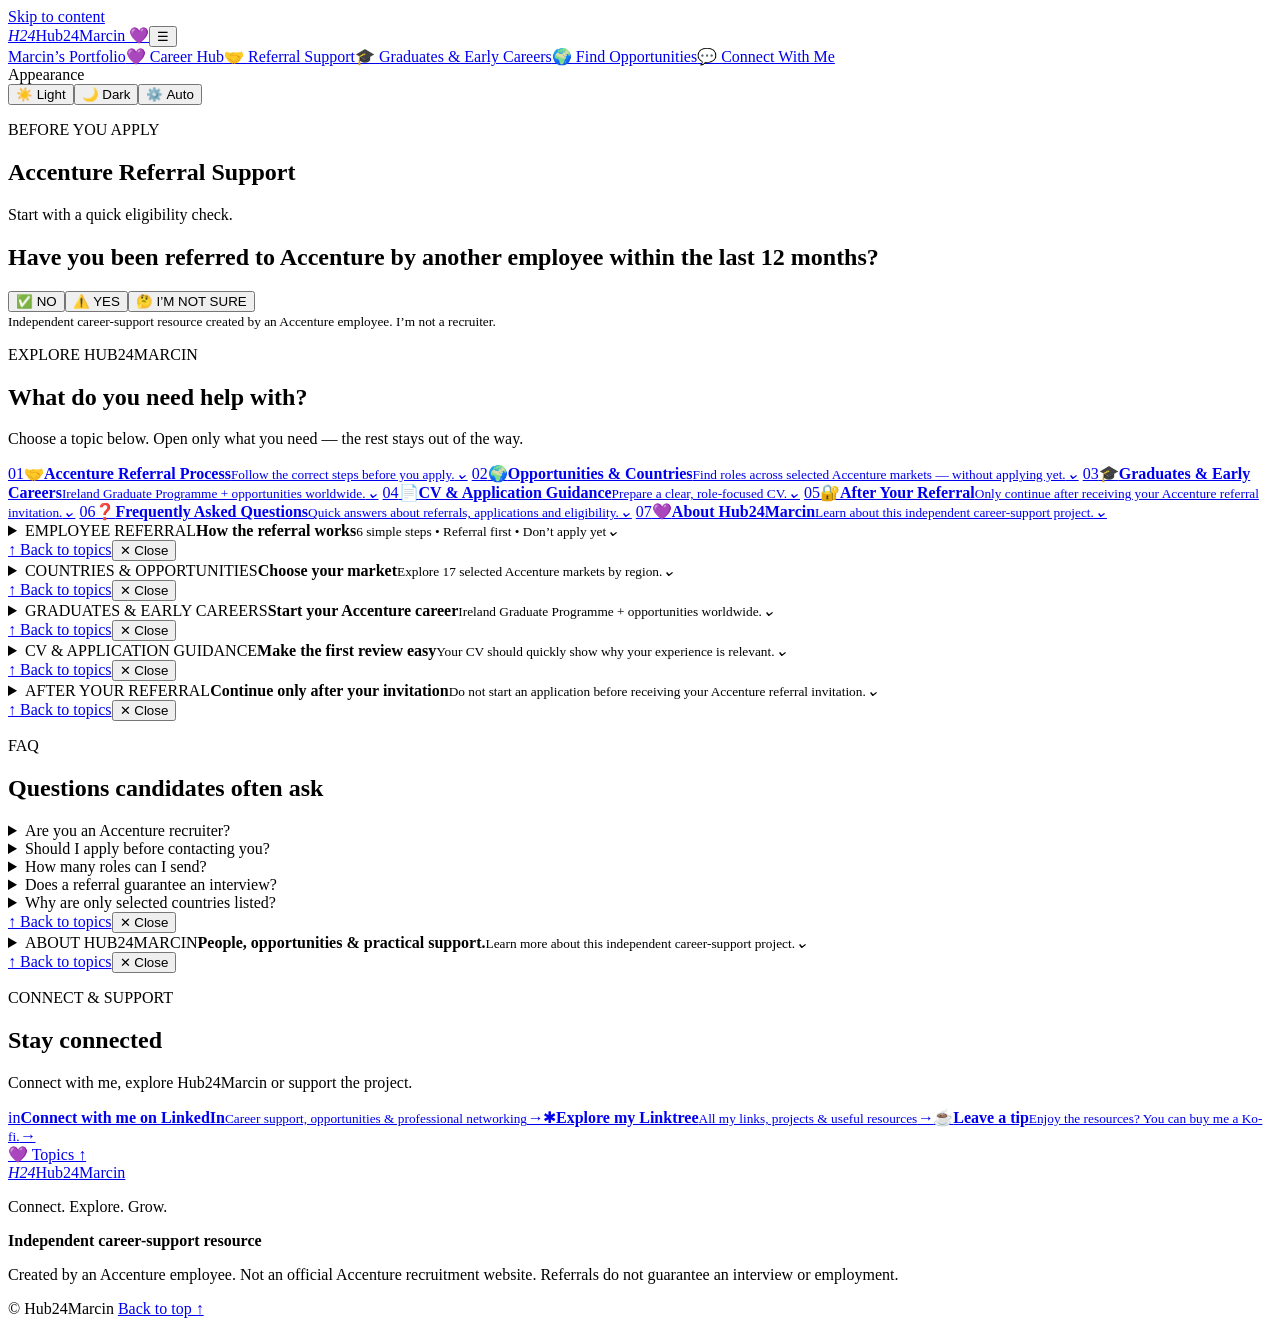
==== index.html @ 374aaac2 "Add responsive six-page Marcin Chojnacki portfolio preview" ====
<!doctype html><html lang="en"><head><meta charset="utf-8"><meta name="viewport" content="width=device-width,initial-scale=1"><meta name="theme-color" content="#6f2dbd"><meta name="description" content="Hub24Marcin — career support, CV guidance and Accenture employee referral guidance across selected international markets."><title>Hub24Marcin | Career Hub</title><link rel="stylesheet" href="assets/css/styles.css"><script defer src="assets/js/app.js"></script></head><body>
<a class="skip" href="#main">Skip to content</a><header><div class="wrap nav"><a class="brand" href="#home"><i>H24</i>Hub24Marcin 💜</a><button id="menu" aria-label="Open menu" aria-expanded="false">☰</button><nav id="nav"><a href="portfolio/">Marcin’s Portfolio</a><a href="#hub-topics">💜 Career Hub</a><a href="#referrals" data-nav-open="referrals">🤝 Referral Support</a><a href="#graduates" data-nav-open="graduates">🎓 Graduates & Early Careers</a><a href="#countries" data-nav-open="countries">🌍 Find Opportunities</a><a href="#links" data-nav-open="links">💬 Connect With Me</a><div class="appearance" aria-label="Appearance"><span>Appearance</span><div class="theme-options" role="group" aria-label="Choose appearance"><button type="button" data-theme-choice="light">☀️ Light</button><button type="button" data-theme-choice="dark">🌙 Dark</button><button type="button" data-theme-choice="auto">⚙️ Auto</button></div></div></nav></div></header>
<main id="main"><section id="home" class="hero eligibility-hero"><div class="wrap eligibility-wrap"><p class="eyebrow">BEFORE YOU APPLY</p><h1>Accenture Referral Support</h1><p class="lead">Start with a quick eligibility check.</p><div class="eligibility-card"><h2>Have you been referred to Accenture by another employee within the last 12 months?</h2><div class="eligibility-choices"><button type="button" class="eligibility-choice no" data-eligibility="no">✅ NO</button><button type="button" class="eligibility-choice yes" data-eligibility="yes">⚠️ YES</button><button type="button" class="eligibility-choice unsure" data-eligibility="unsure">🤔 I’M NOT SURE</button></div><div id="eligibility-result" class="eligibility-result" aria-live="polite"></div></div><small>Independent career-support resource created by an Accenture employee. I’m not a recruiter.</small></div></section>
<section id="hub-topics" class="topic-hub"><div class="wrap"><div class="topic-head"><p class="eyebrow">EXPLORE HUB24MARCIN</p><h2>What do you need help with?</h2><p>Choose a topic below. Open only what you need — the rest stays out of the way.</p></div><div class="topic-list">
<a class="topic-tile" href="#referrals" data-open="referrals"><span class="topic-no">01</span><span class="topic-icon">🤝</span><span><b>Accenture Referral Process</b><small>Follow the correct steps before you apply.</small></span><i>⌄</i></a>
<a class="topic-tile" href="#countries" data-open="countries"><span class="topic-no">02</span><span class="topic-icon">🌍</span><span><b>Opportunities & Countries</b><small>Find roles across selected Accenture markets — without applying yet.</small></span><i>⌄</i></a>
<a class="topic-tile" href="#graduates" data-open="graduates"><span class="topic-no">03</span><span class="topic-icon">🎓</span><span><b>Graduates & Early Careers</b><small>Ireland Graduate Programme + opportunities worldwide.</small></span><i>⌄</i></a>
<a class="topic-tile" href="#cv" data-open="cv"><span class="topic-no">04</span><span class="topic-icon">📄</span><span><b>CV & Application Guidance</b><small>Prepare a clear, role-focused CV.</small></span><i>⌄</i></a>
<a class="topic-tile" href="#workday" data-open="workday"><span class="topic-no">05</span><span class="topic-icon">🔐</span><span><b>After Your Referral</b><small>Only continue after receiving your Accenture referral invitation.</small></span><i>⌄</i></a>
<a class="topic-tile" href="#faq" data-open="faq"><span class="topic-no">06</span><span class="topic-icon">❓</span><span><b>Frequently Asked Questions</b><small>Quick answers about referrals, applications and eligibility.</small></span><i>⌄</i></a>
<a class="topic-tile" href="#about" data-open="about"><span class="topic-no">07</span><span class="topic-icon">💜</span><span><b>About Hub24Marcin</b><small>Learn about this independent career-support project.</small></span><i>⌄</i></a>
</div></div></section>
<section id="referrals" class="section referral-collapsible"><div class="wrap"><details class="section-disclosure"><summary><span><span class="eyebrow">EMPLOYEE REFERRAL</span><strong>How the referral works</strong><small>6 simple steps • Referral first • Don’t apply yet</small></span><i aria-hidden="true">⌄</i></summary><div class="disclosure-body"><div class="notice warn"><b>Important eligibility check</b><p>Applied or referred within the last 12 months? <b>Tell me first.</b></p></div><div class="steps referral-six">
<article><em>01</em><h3>Find a role</h3><p>Find a suitable role and <b>copy the full job link.</b></p><p class="stop-text">⚠️ Don’t apply yet.</p></article>
<article><em>02</em><h3>Send it to me</h3><p>Up to <b>3 job links + CV (PDF).</b></p><a class="mini-cta" href="https://www.linkedin.com/in/marcincho/" target="_blank" rel="noopener">💬 Message me →</a></article>
<article><em>03</em><h3>I review &amp; refer</h3><p>I check everything and submit the referral if suitable.</p></article>
<article><em>04</em><h3>Wait for Accenture</h3><p>Wait for your <b>official referral invitation email.</b></p></article>
<article><em>05</em><h3>Check with me</h3><p>Received it? <b>Message me before continuing.</b></p></article>
<article><em>06</em><h3>Apply</h3><p>Use the referral link and send me your <b>“Application Received” confirmation.</b></p></article>
</div><div class="referral-form-cta"><h3>Ready to request referral support?</h3><a class="btn primary" href="https://tally.so/r/A71eze" target="_blank" rel="noopener">💜 Check eligibility &amp; request referral support ↗</a><small class="block">Referral does not guarantee an interview or employment.</small></div></div></details></div><a class="back-topics" href="#hub-topics">↑ Back to topics</a><button type="button" class="hub-close" aria-label="Close this topic">✕ Close</button></section>
<section id="countries" class="section alt collapsible-section"><div class="wrap"><details class="section-disclosure"><summary><span><span class="eyebrow">COUNTRIES & OPPORTUNITIES</span><strong>Choose your market</strong><small>Explore 17 selected Accenture markets by region.</small></span><i aria-hidden="true">⌄</i></summary><div class="disclosure-body"><p class="intro">Explore selected Accenture markets and find suitable roles.</p><div class="stop-notice"><strong>⚠️ Looking for a referral? Don’t apply yet.</strong><p>Find a suitable role below and <b>copy the full job link</b>. Then send me the <b>job link + your CV (PDF)</b> before applying.</p></div><div id="country-grid" class="country-grid"></div><small class="center block">Country focus may change. Always check location and eligibility requirements on the official job posting.</small></div></details></div><a class="back-topics" href="#hub-topics">↑ Back to topics</a><button type="button" class="hub-close" aria-label="Close this topic">✕ Close</button></section>
<section id="graduates" class="section collapsible-section"><div class="wrap"><details class="section-disclosure"><summary><span><span class="eyebrow">GRADUATES & EARLY CAREERS</span><strong>Start your Accenture career</strong><small>Ireland Graduate Programme + opportunities worldwide.</small></span><i aria-hidden="true">⌄</i></summary><div class="disclosure-body"><div class="graduate-grid"><div class="graduate-card"><span class="graduate-flag">🇮🇪</span><h3>Ireland Graduate Programme</h3><p>For the Ireland Graduate Programme, apply directly through the official Accenture page.</p><div class="graduate-steps"><b>During your application:</b><p>When asked <strong>“Where did you hear about the Accenture Graduate Programme?”</strong>, select <strong>“From a Current Accenture Employee.”</strong></p><p>When asked for the employee’s name, enter:</p><strong class="employee-name">Marcin Chojnacki</strong></div><a class="btn primary" href="https://www.accenture.com/ie-en/careers/life-at-accenture/entry-level" target="_blank" rel="noopener">🇮🇪 Ireland Graduate Programme ↗</a></div><div class="graduate-card"><span class="graduate-flag">🌍</span><h3>Graduate & Early Careers Worldwide</h3><p>Graduate and early-career application processes can differ by country and programme.</p><p><strong>Contact me on LinkedIn first</strong> and tell me which country or programme you’re interested in. I can help you understand the appropriate next step before you apply.</p><div class="graduate-actions"><a class="btn primary" href="https://www.linkedin.com/in/marcincho/" target="_blank" rel="noopener">💬 Contact me on LinkedIn ↗</a><a class="btn" href="https://www.accenture.com/us-en/careers/explore-careers/career-areas" target="_blank" rel="noopener">🌍 Explore Early Careers ↗</a></div></div></div></div></details></div><a class="back-topics" href="#hub-topics">↑ Back to topics</a><button type="button" class="hub-close" aria-label="Close this topic">✕ Close</button></section>
<section id="cv" class="section collapsible-section"><div class="wrap"><details class="section-disclosure"><summary><span><span class="eyebrow">CV & APPLICATION GUIDANCE</span><strong>Make the first review easy</strong><small>Your CV should quickly show why your experience is relevant.</small></span><i aria-hidden="true">⌄</i></summary><div class="disclosure-body cv-compact"><p class="intro">Keep your CV clear, relevant and easy to review.</p><div class="cv-essentials"><h3>📄 CV essentials</h3><div class="cv-essential"><i>✓</i><span>Role-focused summary</span></div><div class="cv-essential"><i>✓</i><span>Relevant achievements</span></div><div class="cv-essential"><i>✓</i><span>Skills, languages &amp; education</span></div><div class="cv-essential"><i>✓</i><span>Clean, ATS-friendly PDF</span></div></div><a class="btn primary cv-support-cta" href="https://www.linkedin.com/in/marcincho/" target="_blank" rel="noopener">💬 Connect for CV support ↗</a></div></div></details></div><a class="back-topics" href="#hub-topics">↑ Back to topics</a><button type="button" class="hub-close" aria-label="Close this topic">✕ Close</button></section>
<section id="workday" class="section dark collapsible-section"><div class="wrap"><details class="section-disclosure dark-disclosure"><summary><span><span class="eyebrow">AFTER YOUR REFERRAL</span><strong>Continue only after your invitation</strong><small>Do not start an application before receiving your Accenture referral invitation.</small></span><i aria-hidden="true">⌄</i></summary><div class="disclosure-body after-referral"><div class="after-referral-gate"><p class="eyebrow">BEFORE CONTINUING</p><h2>⚠️ Have you received your Accenture referral invitation email?</h2><div class="after-referral-actions"><button type="button" class="btn stop-choice" data-referral-invite="no">🛑 NO — Stop here</button><button type="button" class="btn primary" data-referral-invite="yes">✅ YES — Continue</button></div><div id="after-referral-result" class="after-referral-result" aria-live="polite"></div></div></div></details></div><a class="back-topics" href="#hub-topics">↑ Back to topics</a><button type="button" class="hub-close" aria-label="Close this topic">✕ Close</button></section>
<section id="faq" class="section"><div class="wrap narrow"><p class="eyebrow">FAQ</p><h2>Questions candidates often ask</h2><details><summary>Are you an Accenture recruiter?</summary><p>No. I’m an Accenture employee independently helping professionals explore opportunities and understand the employee referral process.</p></details><details><summary>Should I apply before contacting you?</summary><p>If you want to request a referral from me, contact me first and do not apply yet. An existing application or recent referral may affect eligibility.</p></details><details><summary>How many roles can I send?</summary><p>Please send up to three suitable Job IDs together with your updated CV in PDF format.</p></details><details><summary>Does a referral guarantee an interview?</summary><p>No. A referral does not guarantee an interview, progression or employment.</p></details><details><summary>Why are only selected countries listed?</summary><p>Hub24Marcin focuses on selected international markets rather than presenting referral support as worldwide.</p></details></div><a class="back-topics" href="#hub-topics">↑ Back to topics</a><button type="button" class="hub-close" aria-label="Close this topic">✕ Close</button></section>
<section id="about" class="section alt collapsible-section"><div class="wrap"><details class="section-disclosure"><summary><span><span class="eyebrow">ABOUT HUB24MARCIN</span><strong>People, opportunities & practical support.</strong><small>Learn more about this independent career-support project.</small></span><i aria-hidden="true">⌄</i></summary><div class="disclosure-body split"><div><a class="btn primary" href="portfolio/">Meet Marcin — view portfolio</a><p class="intro">A clearer way to navigate career resources and referral guidance.</p></div><div><p>Hub24Marcin is my independent career-support project: a simple place for career guidance, CV support, selected Accenture opportunities, referral guidance and useful resources.</p><p>I created it to make the process clearer for people I connect with professionally — especially before an application is submitted.</p><p><b>Hub24Marcin is not an official Accenture recruitment website and does not represent Accenture’s recruiting team.</b></p></div></div></details></div><a class="back-topics" href="#hub-topics">↑ Back to topics</a><button type="button" class="hub-close" aria-label="Close this topic">✕ Close</button></section>
<section id="links" class="section permanent-links"><div class="wrap"><div class="center"><p class="eyebrow">CONNECT &amp; SUPPORT</p><h2>Stay connected</h2><p class="intro">Connect with me, explore Hub24Marcin or support the project.</p></div><div class="linkcards"><a class="primary-link linkedin-card" href="https://www.linkedin.com/in/marcincho/" target="_blank" rel="noopener"><span class="link-icon">in</span><span><b>Connect with me on LinkedIn</b><small>Career support, opportunities & professional networking</small></span><i class="card-arrow">→</i></a><a class="linktree-card" href="https://linktr.ee/Hub24Marcin" target="_blank" rel="noopener"><span class="link-icon">✱</span><span><b>Explore my Linktree</b><small>All my links, projects & useful resources</small></span><i class="card-arrow">→</i></a><a class="kofi-card" href="https://ko-fi.com/hub24marcin" target="_blank" rel="noopener"><span class="link-icon">☕</span><span><b>Leave a tip</b><small>Enjoy the resources? You can buy me a Ko-fi.</small></span><i class="card-arrow">→</i></a></div></div></section></main><a id="floating-topics" class="floating-topics" href="#hub-topics" aria-label="Back to Hub24Marcin topics">💜 Topics ↑</a><dialog id="country-warning" class="country-warning"><form method="dialog"><button class="modal-close" value="cancel" aria-label="Close">×</button><p class="eyebrow">BEFORE YOU CONTINUE</p><h2>⚠️ FIND THE ROLE — DON’T APPLY YET</h2><p>You’re about to open the official Accenture careers website for <b id="modal-country"></b>.</p><div class="modal-alert"><b>Send me the full role link + your CV (PDF) for referral before you apply.</b></div><div class="modal-actions"><button class="btn" value="cancel">Go back</button><a id="continue-country" class="btn primary" href="#" target="_blank" rel="noopener">I understand — find roles →</a></div></form></dialog>
<footer><div class="wrap foot"><div><a class="brand" href="#home"><i>H24</i>Hub24Marcin</a><p>Connect. Explore. Grow.</p></div><div><b>Independent career-support resource</b><p>Created by an Accenture employee. Not an official Accenture recruitment website. Referrals do not guarantee an interview or employment.</p></div></div><div class="wrap foot-bottom">© <span id="year"></span> Hub24Marcin <a href="#home">Back to top ↑</a></div></footer></body></html>
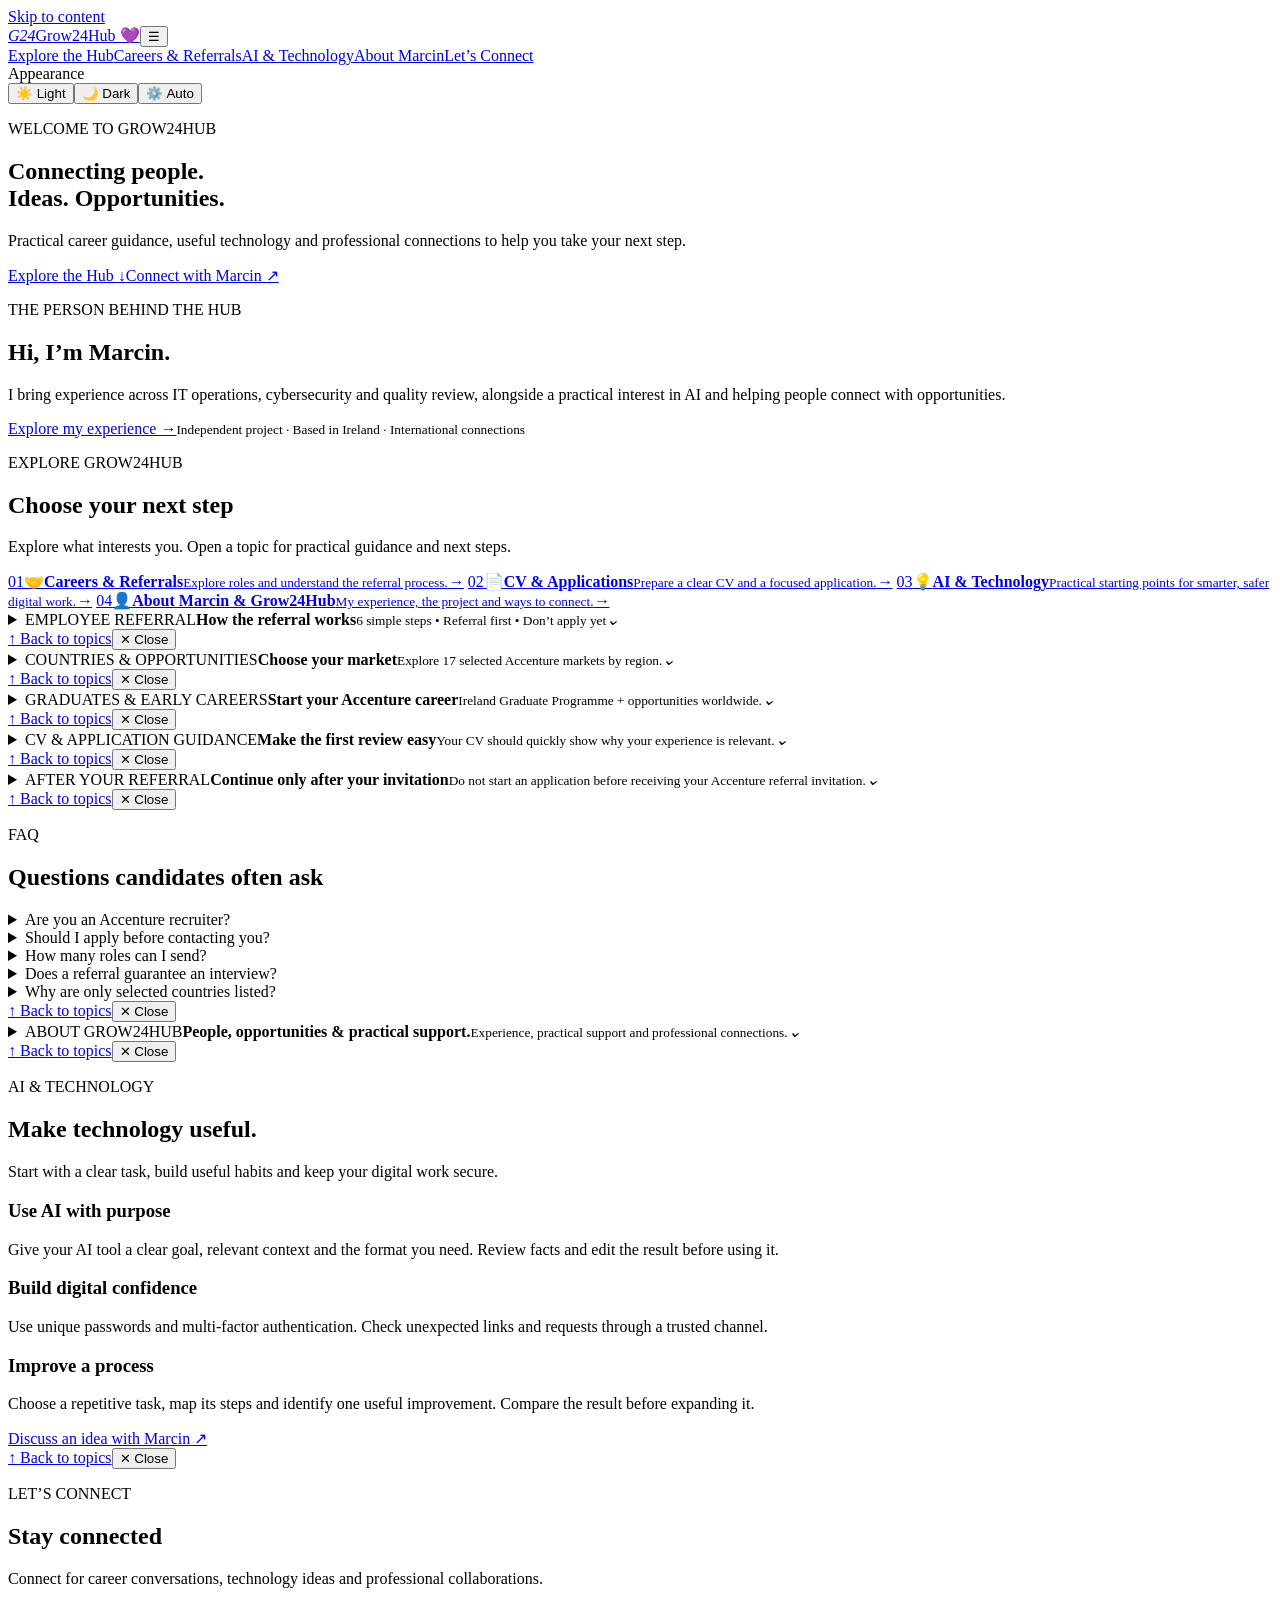
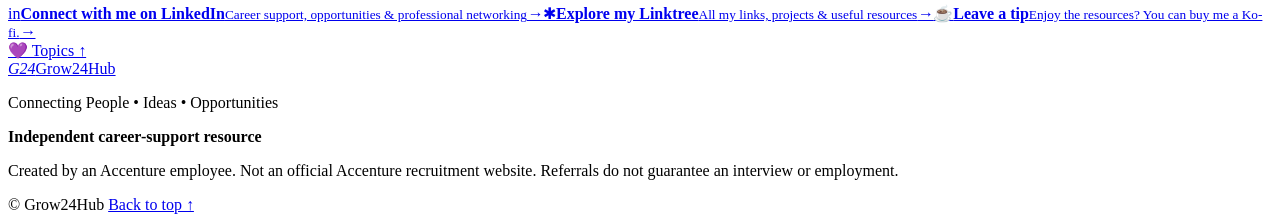
==== commit b81c0cff: "Draft Grow24Hub homepage and group career guidance" ====
--- a/index.html
+++ b/index.html
@@ -1,16 +1,13 @@
-<!doctype html><html lang="en"><head><meta charset="utf-8"><meta name="viewport" content="width=device-width,initial-scale=1"><meta name="theme-color" content="#6f2dbd"><meta name="description" content="Hub24Marcin — career support, CV guidance and Accenture employee referral guidance across selected international markets."><title>Hub24Marcin | Career Hub</title><link rel="stylesheet" href="assets/css/styles.css"><script defer src="assets/js/app.js"></script></head><body>
-<a class="skip" href="#main">Skip to content</a><header><div class="wrap nav"><a class="brand" href="#home"><i>H24</i>Hub24Marcin 💜</a><button id="menu" aria-label="Open menu" aria-expanded="false">☰</button><nav id="nav"><a href="portfolio/">Marcin’s Portfolio</a><a href="#hub-topics">💜 Career Hub</a><a href="#referrals" data-nav-open="referrals">🤝 Referral Support</a><a href="#graduates" data-nav-open="graduates">🎓 Graduates & Early Careers</a><a href="#countries" data-nav-open="countries">🌍 Find Opportunities</a><a href="#links" data-nav-open="links">💬 Connect With Me</a><div class="appearance" aria-label="Appearance"><span>Appearance</span><div class="theme-options" role="group" aria-label="Choose appearance"><button type="button" data-theme-choice="light">☀️ Light</button><button type="button" data-theme-choice="dark">🌙 Dark</button><button type="button" data-theme-choice="auto">⚙️ Auto</button></div></div></nav></div></header>
-<main id="main"><section id="home" class="hero eligibility-hero"><div class="wrap eligibility-wrap"><p class="eyebrow">BEFORE YOU APPLY</p><h1>Accenture Referral Support</h1><p class="lead">Start with a quick eligibility check.</p><div class="eligibility-card"><h2>Have you been referred to Accenture by another employee within the last 12 months?</h2><div class="eligibility-choices"><button type="button" class="eligibility-choice no" data-eligibility="no">✅ NO</button><button type="button" class="eligibility-choice yes" data-eligibility="yes">⚠️ YES</button><button type="button" class="eligibility-choice unsure" data-eligibility="unsure">🤔 I’M NOT SURE</button></div><div id="eligibility-result" class="eligibility-result" aria-live="polite"></div></div><small>Independent career-support resource created by an Accenture employee. I’m not a recruiter.</small></div></section>
-<section id="hub-topics" class="topic-hub"><div class="wrap"><div class="topic-head"><p class="eyebrow">EXPLORE HUB24MARCIN</p><h2>What do you need help with?</h2><p>Choose a topic below. Open only what you need — the rest stays out of the way.</p></div><div class="topic-list">
-<a class="topic-tile" href="#referrals" data-open="referrals"><span class="topic-no">01</span><span class="topic-icon">🤝</span><span><b>Accenture Referral Process</b><small>Follow the correct steps before you apply.</small></span><i>⌄</i></a>
-<a class="topic-tile" href="#countries" data-open="countries"><span class="topic-no">02</span><span class="topic-icon">🌍</span><span><b>Opportunities & Countries</b><small>Find roles across selected Accenture markets — without applying yet.</small></span><i>⌄</i></a>
-<a class="topic-tile" href="#graduates" data-open="graduates"><span class="topic-no">03</span><span class="topic-icon">🎓</span><span><b>Graduates & Early Careers</b><small>Ireland Graduate Programme + opportunities worldwide.</small></span><i>⌄</i></a>
-<a class="topic-tile" href="#cv" data-open="cv"><span class="topic-no">04</span><span class="topic-icon">📄</span><span><b>CV & Application Guidance</b><small>Prepare a clear, role-focused CV.</small></span><i>⌄</i></a>
-<a class="topic-tile" href="#workday" data-open="workday"><span class="topic-no">05</span><span class="topic-icon">🔐</span><span><b>After Your Referral</b><small>Only continue after receiving your Accenture referral invitation.</small></span><i>⌄</i></a>
-<a class="topic-tile" href="#faq" data-open="faq"><span class="topic-no">06</span><span class="topic-icon">❓</span><span><b>Frequently Asked Questions</b><small>Quick answers about referrals, applications and eligibility.</small></span><i>⌄</i></a>
-<a class="topic-tile" href="#about" data-open="about"><span class="topic-no">07</span><span class="topic-icon">💜</span><span><b>About Hub24Marcin</b><small>Learn about this independent career-support project.</small></span><i>⌄</i></a>
+<!doctype html><html lang="en"><head><meta charset="utf-8"><meta name="viewport" content="width=device-width,initial-scale=1"><meta name="theme-color" content="#6f2dbd"><meta name="description" content="Grow24Hub connects people, ideas and opportunities through career guidance, practical AI, technology and professional networking."><title>Grow24Hub | People, Ideas &amp; Opportunities</title><link rel="stylesheet" href="assets/css/styles.css"><script defer src="assets/js/app.js"></script></head><body>
+<a class="skip" href="#main">Skip to content</a><header><div class="wrap nav"><a class="brand" href="#home"><i>G24</i>Grow24Hub 💜</a><button id="menu" aria-label="Open menu" aria-expanded="false">☰</button><nav id="nav"><a href="#hub-topics">Explore the Hub</a><a href="#referrals" data-nav-open="referrals">Careers &amp; Referrals</a><a href="#technology" data-nav-open="technology">AI &amp; Technology</a><a href="#about" data-nav-open="about">About Marcin</a><a href="#links">Let’s Connect</a><div class="appearance" aria-label="Appearance"><span>Appearance</span><div class="theme-options" role="group" aria-label="Choose appearance"><button type="button" data-theme-choice="light">☀️ Light</button><button type="button" data-theme-choice="dark">🌙 Dark</button><button type="button" data-theme-choice="auto">⚙️ Auto</button></div></div></nav></div></header>
+<main id="main"><section id="home" class="hero grow-hero"><div class="wrap grow-hero-grid"><div><p class="eyebrow">WELCOME TO GROW24HUB</p><h1>Connecting people.<br><span>Ideas. Opportunities.</span></h1><p class="lead">Practical career guidance, useful technology and professional connections to help you take your next step.</p><div class="actions"><a class="btn primary" href="#hub-topics">Explore the Hub ↓</a><a class="btn" href="https://www.linkedin.com/in/marcincho/" target="_blank" rel="noopener">Connect with Marcin ↗</a></div></div><aside class="grow-intro"><p class="eyebrow">THE PERSON BEHIND THE HUB</p><h2>Hi, I’m Marcin.</h2><p>I bring experience across IT operations, cybersecurity and quality review, alongside a practical interest in AI and helping people connect with opportunities.</p><a href="portfolio/">Explore my experience →</a><small>Independent project · Based in Ireland · International connections</small></aside></div></section>
+<section id="hub-topics" class="topic-hub"><div class="wrap"><div class="topic-head"><p class="eyebrow">EXPLORE GROW24HUB</p><h2>Choose your next step</h2><p>Explore what interests you. Open a topic for practical guidance and next steps.</p></div><div class="topic-list">
+<a class="topic-tile" href="#referrals" data-open="referrals"><span class="topic-no">01</span><span class="topic-icon">🤝</span><span><b>Careers &amp; Referrals</b><small>Explore roles and understand the referral process.</small></span><i>→</i></a>
+<a class="topic-tile" href="#cv" data-open="cv"><span class="topic-no">02</span><span class="topic-icon">📄</span><span><b>CV &amp; Applications</b><small>Prepare a clear CV and a focused application.</small></span><i>→</i></a>
+<a class="topic-tile" href="#technology" data-open="technology"><span class="topic-no">03</span><span class="topic-icon">💡</span><span><b>AI &amp; Technology</b><small>Practical starting points for smarter, safer digital work.</small></span><i>→</i></a>
+<a class="topic-tile" href="#about" data-open="about"><span class="topic-no">04</span><span class="topic-icon">👤</span><span><b>About Marcin &amp; Grow24Hub</b><small>My experience, the project and ways to connect.</small></span><i>→</i></a>
 </div></div></section>
-<section id="referrals" class="section referral-collapsible"><div class="wrap"><details class="section-disclosure"><summary><span><span class="eyebrow">EMPLOYEE REFERRAL</span><strong>How the referral works</strong><small>6 simple steps • Referral first • Don’t apply yet</small></span><i aria-hidden="true">⌄</i></summary><div class="disclosure-body"><div class="notice warn"><b>Important eligibility check</b><p>Applied or referred within the last 12 months? <b>Tell me first.</b></p></div><div class="steps referral-six">
+<section id="referrals" class="section referral-collapsible"><div class="wrap"><details class="section-disclosure"><summary><span><span class="eyebrow">EMPLOYEE REFERRAL</span><strong>How the referral works</strong><small>6 simple steps • Referral first • Don’t apply yet</small></span><i aria-hidden="true">⌄</i></summary><div class="disclosure-body"><div class="panel-heading"><p class="eyebrow">CAREERS &amp; REFERRALS</p><h2>Find your next opportunity</h2><p class="intro">For Accenture employee referral support, check with me before applying. I’m an employee, not a recruiter.</p></div><div class="career-shortcuts"><a class="btn" href="#countries" data-result-open="countries">🌍 Find roles</a><a class="btn" href="#graduates" data-result-open="graduates">🎓 Early careers</a><a class="btn" href="#workday" data-result-open="workday">🔐 After your referral</a><a class="btn" href="#faq" data-result-open="faq">❓ Referral FAQ</a></div><div class="eligibility-card"><h2>Have you been referred to Accenture by another employee within the last 12 months?</h2><div class="eligibility-choices"><button type="button" class="eligibility-choice no" data-eligibility="no">✅ NO</button><button type="button" class="eligibility-choice yes" data-eligibility="yes">⚠️ YES</button><button type="button" class="eligibility-choice unsure" data-eligibility="unsure">🤔 I’M NOT SURE</button></div><div id="eligibility-result" class="eligibility-result" aria-live="polite"></div></div><div class="notice warn"><b>Important eligibility check</b><p>Applied or referred within the last 12 months? <b>Tell me first.</b></p></div><div class="steps referral-six">
 <article><em>01</em><h3>Find a role</h3><p>Find a suitable role and <b>copy the full job link.</b></p><p class="stop-text">⚠️ Don’t apply yet.</p></article>
 <article><em>02</em><h3>Send it to me</h3><p>Up to <b>3 job links + CV (PDF).</b></p><a class="mini-cta" href="https://www.linkedin.com/in/marcincho/" target="_blank" rel="noopener">💬 Message me →</a></article>
 <article><em>03</em><h3>I review &amp; refer</h3><p>I check everything and submit the referral if suitable.</p></article>
@@ -20,9 +17,9 @@
 </div><div class="referral-form-cta"><h3>Ready to request referral support?</h3><a class="btn primary" href="https://tally.so/r/A71eze" target="_blank" rel="noopener">💜 Check eligibility &amp; request referral support ↗</a><small class="block">Referral does not guarantee an interview or employment.</small></div></div></details></div><a class="back-topics" href="#hub-topics">↑ Back to topics</a><button type="button" class="hub-close" aria-label="Close this topic">✕ Close</button></section>
 <section id="countries" class="section alt collapsible-section"><div class="wrap"><details class="section-disclosure"><summary><span><span class="eyebrow">COUNTRIES & OPPORTUNITIES</span><strong>Choose your market</strong><small>Explore 17 selected Accenture markets by region.</small></span><i aria-hidden="true">⌄</i></summary><div class="disclosure-body"><p class="intro">Explore selected Accenture markets and find suitable roles.</p><div class="stop-notice"><strong>⚠️ Looking for a referral? Don’t apply yet.</strong><p>Find a suitable role below and <b>copy the full job link</b>. Then send me the <b>job link + your CV (PDF)</b> before applying.</p></div><div id="country-grid" class="country-grid"></div><small class="center block">Country focus may change. Always check location and eligibility requirements on the official job posting.</small></div></details></div><a class="back-topics" href="#hub-topics">↑ Back to topics</a><button type="button" class="hub-close" aria-label="Close this topic">✕ Close</button></section>
 <section id="graduates" class="section collapsible-section"><div class="wrap"><details class="section-disclosure"><summary><span><span class="eyebrow">GRADUATES & EARLY CAREERS</span><strong>Start your Accenture career</strong><small>Ireland Graduate Programme + opportunities worldwide.</small></span><i aria-hidden="true">⌄</i></summary><div class="disclosure-body"><div class="graduate-grid"><div class="graduate-card"><span class="graduate-flag">🇮🇪</span><h3>Ireland Graduate Programme</h3><p>For the Ireland Graduate Programme, apply directly through the official Accenture page.</p><div class="graduate-steps"><b>During your application:</b><p>When asked <strong>“Where did you hear about the Accenture Graduate Programme?”</strong>, select <strong>“From a Current Accenture Employee.”</strong></p><p>When asked for the employee’s name, enter:</p><strong class="employee-name">Marcin Chojnacki</strong></div><a class="btn primary" href="https://www.accenture.com/ie-en/careers/life-at-accenture/entry-level" target="_blank" rel="noopener">🇮🇪 Ireland Graduate Programme ↗</a></div><div class="graduate-card"><span class="graduate-flag">🌍</span><h3>Graduate & Early Careers Worldwide</h3><p>Graduate and early-career application processes can differ by country and programme.</p><p><strong>Contact me on LinkedIn first</strong> and tell me which country or programme you’re interested in. I can help you understand the appropriate next step before you apply.</p><div class="graduate-actions"><a class="btn primary" href="https://www.linkedin.com/in/marcincho/" target="_blank" rel="noopener">💬 Contact me on LinkedIn ↗</a><a class="btn" href="https://www.accenture.com/us-en/careers/explore-careers/career-areas" target="_blank" rel="noopener">🌍 Explore Early Careers ↗</a></div></div></div></div></details></div><a class="back-topics" href="#hub-topics">↑ Back to topics</a><button type="button" class="hub-close" aria-label="Close this topic">✕ Close</button></section>
-<section id="cv" class="section collapsible-section"><div class="wrap"><details class="section-disclosure"><summary><span><span class="eyebrow">CV & APPLICATION GUIDANCE</span><strong>Make the first review easy</strong><small>Your CV should quickly show why your experience is relevant.</small></span><i aria-hidden="true">⌄</i></summary><div class="disclosure-body cv-compact"><p class="intro">Keep your CV clear, relevant and easy to review.</p><div class="cv-essentials"><h3>📄 CV essentials</h3><div class="cv-essential"><i>✓</i><span>Role-focused summary</span></div><div class="cv-essential"><i>✓</i><span>Relevant achievements</span></div><div class="cv-essential"><i>✓</i><span>Skills, languages &amp; education</span></div><div class="cv-essential"><i>✓</i><span>Clean, ATS-friendly PDF</span></div></div><a class="btn primary cv-support-cta" href="https://www.linkedin.com/in/marcincho/" target="_blank" rel="noopener">💬 Connect for CV support ↗</a></div></div></details></div><a class="back-topics" href="#hub-topics">↑ Back to topics</a><button type="button" class="hub-close" aria-label="Close this topic">✕ Close</button></section>
+<section id="cv" class="section collapsible-section"><div class="wrap"><details class="section-disclosure"><summary><span><span class="eyebrow">CV & APPLICATION GUIDANCE</span><strong>Make the first review easy</strong><small>Your CV should quickly show why your experience is relevant.</small></span><i aria-hidden="true">⌄</i></summary><div class="disclosure-body cv-compact"><p class="intro">Keep your CV clear, relevant and easy to review.</p><div class="cv-essentials"><h3>📄 CV essentials</h3><div class="cv-essential"><i>✓</i><span>Role-focused summary</span></div><div class="cv-essential"><i>✓</i><span>Relevant achievements</span></div><div class="cv-essential"><i>✓</i><span>Skills, languages &amp; education</span></div><div class="cv-essential"><i>✓</i><span>Clean, ATS-friendly PDF</span></div></div><a class="btn primary cv-support-cta" href="https://www.linkedin.com/in/marcincho/" target="_blank" rel="noopener">💬 Connect for CV support ↗</a></div></details></div><a class="back-topics" href="#hub-topics">↑ Back to topics</a><button type="button" class="hub-close" aria-label="Close this topic">✕ Close</button></section>
 <section id="workday" class="section dark collapsible-section"><div class="wrap"><details class="section-disclosure dark-disclosure"><summary><span><span class="eyebrow">AFTER YOUR REFERRAL</span><strong>Continue only after your invitation</strong><small>Do not start an application before receiving your Accenture referral invitation.</small></span><i aria-hidden="true">⌄</i></summary><div class="disclosure-body after-referral"><div class="after-referral-gate"><p class="eyebrow">BEFORE CONTINUING</p><h2>⚠️ Have you received your Accenture referral invitation email?</h2><div class="after-referral-actions"><button type="button" class="btn stop-choice" data-referral-invite="no">🛑 NO — Stop here</button><button type="button" class="btn primary" data-referral-invite="yes">✅ YES — Continue</button></div><div id="after-referral-result" class="after-referral-result" aria-live="polite"></div></div></div></details></div><a class="back-topics" href="#hub-topics">↑ Back to topics</a><button type="button" class="hub-close" aria-label="Close this topic">✕ Close</button></section>
-<section id="faq" class="section"><div class="wrap narrow"><p class="eyebrow">FAQ</p><h2>Questions candidates often ask</h2><details><summary>Are you an Accenture recruiter?</summary><p>No. I’m an Accenture employee independently helping professionals explore opportunities and understand the employee referral process.</p></details><details><summary>Should I apply before contacting you?</summary><p>If you want to request a referral from me, contact me first and do not apply yet. An existing application or recent referral may affect eligibility.</p></details><details><summary>How many roles can I send?</summary><p>Please send up to three suitable Job IDs together with your updated CV in PDF format.</p></details><details><summary>Does a referral guarantee an interview?</summary><p>No. A referral does not guarantee an interview, progression or employment.</p></details><details><summary>Why are only selected countries listed?</summary><p>Hub24Marcin focuses on selected international markets rather than presenting referral support as worldwide.</p></details></div><a class="back-topics" href="#hub-topics">↑ Back to topics</a><button type="button" class="hub-close" aria-label="Close this topic">✕ Close</button></section>
-<section id="about" class="section alt collapsible-section"><div class="wrap"><details class="section-disclosure"><summary><span><span class="eyebrow">ABOUT HUB24MARCIN</span><strong>People, opportunities & practical support.</strong><small>Learn more about this independent career-support project.</small></span><i aria-hidden="true">⌄</i></summary><div class="disclosure-body split"><div><a class="btn primary" href="portfolio/">Meet Marcin — view portfolio</a><p class="intro">A clearer way to navigate career resources and referral guidance.</p></div><div><p>Hub24Marcin is my independent career-support project: a simple place for career guidance, CV support, selected Accenture opportunities, referral guidance and useful resources.</p><p>I created it to make the process clearer for people I connect with professionally — especially before an application is submitted.</p><p><b>Hub24Marcin is not an official Accenture recruitment website and does not represent Accenture’s recruiting team.</b></p></div></div></details></div><a class="back-topics" href="#hub-topics">↑ Back to topics</a><button type="button" class="hub-close" aria-label="Close this topic">✕ Close</button></section>
-<section id="links" class="section permanent-links"><div class="wrap"><div class="center"><p class="eyebrow">CONNECT &amp; SUPPORT</p><h2>Stay connected</h2><p class="intro">Connect with me, explore Hub24Marcin or support the project.</p></div><div class="linkcards"><a class="primary-link linkedin-card" href="https://www.linkedin.com/in/marcincho/" target="_blank" rel="noopener"><span class="link-icon">in</span><span><b>Connect with me on LinkedIn</b><small>Career support, opportunities & professional networking</small></span><i class="card-arrow">→</i></a><a class="linktree-card" href="https://linktr.ee/Hub24Marcin" target="_blank" rel="noopener"><span class="link-icon">✱</span><span><b>Explore my Linktree</b><small>All my links, projects & useful resources</small></span><i class="card-arrow">→</i></a><a class="kofi-card" href="https://ko-fi.com/hub24marcin" target="_blank" rel="noopener"><span class="link-icon">☕</span><span><b>Leave a tip</b><small>Enjoy the resources? You can buy me a Ko-fi.</small></span><i class="card-arrow">→</i></a></div></div></section></main><a id="floating-topics" class="floating-topics" href="#hub-topics" aria-label="Back to Hub24Marcin topics">💜 Topics ↑</a><dialog id="country-warning" class="country-warning"><form method="dialog"><button class="modal-close" value="cancel" aria-label="Close">×</button><p class="eyebrow">BEFORE YOU CONTINUE</p><h2>⚠️ FIND THE ROLE — DON’T APPLY YET</h2><p>You’re about to open the official Accenture careers website for <b id="modal-country"></b>.</p><div class="modal-alert"><b>Send me the full role link + your CV (PDF) for referral before you apply.</b></div><div class="modal-actions"><button class="btn" value="cancel">Go back</button><a id="continue-country" class="btn primary" href="#" target="_blank" rel="noopener">I understand — find roles →</a></div></form></dialog>
-<footer><div class="wrap foot"><div><a class="brand" href="#home"><i>H24</i>Hub24Marcin</a><p>Connect. Explore. Grow.</p></div><div><b>Independent career-support resource</b><p>Created by an Accenture employee. Not an official Accenture recruitment website. Referrals do not guarantee an interview or employment.</p></div></div><div class="wrap foot-bottom">© <span id="year"></span> Hub24Marcin <a href="#home">Back to top ↑</a></div></footer></body></html>+<section id="faq" class="section"><div class="wrap narrow"><p class="eyebrow">FAQ</p><h2>Questions candidates often ask</h2><details><summary>Are you an Accenture recruiter?</summary><p>No. I’m an Accenture employee independently helping professionals explore opportunities and understand the employee referral process.</p></details><details><summary>Should I apply before contacting you?</summary><p>If you want to request a referral from me, contact me first and do not apply yet. An existing application or recent referral may affect eligibility.</p></details><details><summary>How many roles can I send?</summary><p>Please send up to three full job links together with your updated CV in PDF format.</p></details><details><summary>Does a referral guarantee an interview?</summary><p>No. A referral does not guarantee an interview, progression or employment.</p></details><details><summary>Why are only selected countries listed?</summary><p>Grow24Hub focuses on selected international markets rather than presenting referral support as worldwide.</p></details></div><a class="back-topics" href="#hub-topics">↑ Back to topics</a><button type="button" class="hub-close" aria-label="Close this topic">✕ Close</button></section>
+<section id="about" class="section alt collapsible-section"><div class="wrap"><details class="section-disclosure"><summary><span><span class="eyebrow">ABOUT GROW24HUB</span><strong>People, opportunities & practical support.</strong><small>Experience, practical support and professional connections.</small></span><i aria-hidden="true">⌄</i></summary><div class="disclosure-body split"><div><a class="btn primary" href="portfolio/">Meet Marcin — view portfolio</a><p class="intro">Meet the person behind Grow24Hub.</p></div><div><p>Grow24Hub is my independent project connecting people, ideas and opportunities through career guidance, practical technology and professional networking.</p><p>My background spans IT operations, cybersecurity and quality review. I created this hub to share useful guidance, support career conversations and explore practical ideas with others.</p><p><b>Grow24Hub is not an official Accenture recruitment website and does not represent Accenture’s recruiting team.</b></p></div></div></details></div><a class="back-topics" href="#hub-topics">↑ Back to topics</a><button type="button" class="hub-close" aria-label="Close this topic">✕ Close</button></section>
+<section id="technology" class="section alt"><div class="wrap"><p class="eyebrow">AI &amp; TECHNOLOGY</p><h2>Make technology useful.</h2><p class="intro">Start with a clear task, build useful habits and keep your digital work secure.</p><div class="workgrid"><article><h3>Use AI with purpose</h3><p>Give your AI tool a clear goal, relevant context and the format you need. Review facts and edit the result before using it.</p></article><article><h3>Build digital confidence</h3><p>Use unique passwords and multi-factor authentication. Check unexpected links and requests through a trusted channel.</p></article><article><h3>Improve a process</h3><p>Choose a repetitive task, map its steps and identify one useful improvement. Compare the result before expanding it.</p></article></div><a class="btn primary" href="https://www.linkedin.com/in/marcincho/" target="_blank" rel="noopener">Discuss an idea with Marcin ↗</a></div><a class="back-topics" href="#hub-topics">↑ Back to topics</a><button type="button" class="hub-close" aria-label="Close this topic">✕ Close</button></section><section id="links" class="section permanent-links"><div class="wrap"><div class="center"><p class="eyebrow">LET’S CONNECT</p><h2>Stay connected</h2><p class="intro">Connect for career conversations, technology ideas and professional collaborations.</p></div><div class="linkcards"><a class="primary-link linkedin-card" href="https://www.linkedin.com/in/marcincho/" target="_blank" rel="noopener"><span class="link-icon">in</span><span><b>Connect with me on LinkedIn</b><small>Career support, opportunities & professional networking</small></span><i class="card-arrow">→</i></a><a class="linktree-card" href="https://linktr.ee/Grow24Hub" target="_blank" rel="noopener"><span class="link-icon">✱</span><span><b>Explore my Linktree</b><small>All my links, projects & useful resources</small></span><i class="card-arrow">→</i></a><a class="kofi-card" href="https://ko-fi.com/hub24marcin" target="_blank" rel="noopener"><span class="link-icon">☕</span><span><b>Leave a tip</b><small>Enjoy the resources? You can buy me a Ko-fi.</small></span><i class="card-arrow">→</i></a></div></div></section></main><a id="floating-topics" class="floating-topics" href="#hub-topics" aria-label="Back to Grow24Hub topics">💜 Topics ↑</a><dialog id="country-warning" class="country-warning"><form method="dialog"><button class="modal-close" value="cancel" aria-label="Close">×</button><p class="eyebrow">BEFORE YOU CONTINUE</p><h2>⚠️ FIND THE ROLE — DON’T APPLY YET</h2><p>You’re about to open the official Accenture careers website for <b id="modal-country"></b>.</p><div class="modal-alert"><b>Send me the full role link + your CV (PDF) for referral before you apply.</b></div><div class="modal-actions"><button class="btn" value="cancel">Go back</button><a id="continue-country" class="btn primary" href="#" target="_blank" rel="noopener">I understand — find roles →</a></div></form></dialog>
+<footer><div class="wrap foot"><div><a class="brand" href="#home"><i>G24</i>Grow24Hub</a><p>Connecting People • Ideas • Opportunities</p></div><div><b>Independent career-support resource</b><p>Created by an Accenture employee. Not an official Accenture recruitment website. Referrals do not guarantee an interview or employment.</p></div></div><div class="wrap foot-bottom">© <span id="year"></span> Grow24Hub <a href="#home">Back to top ↑</a></div></footer></body></html>
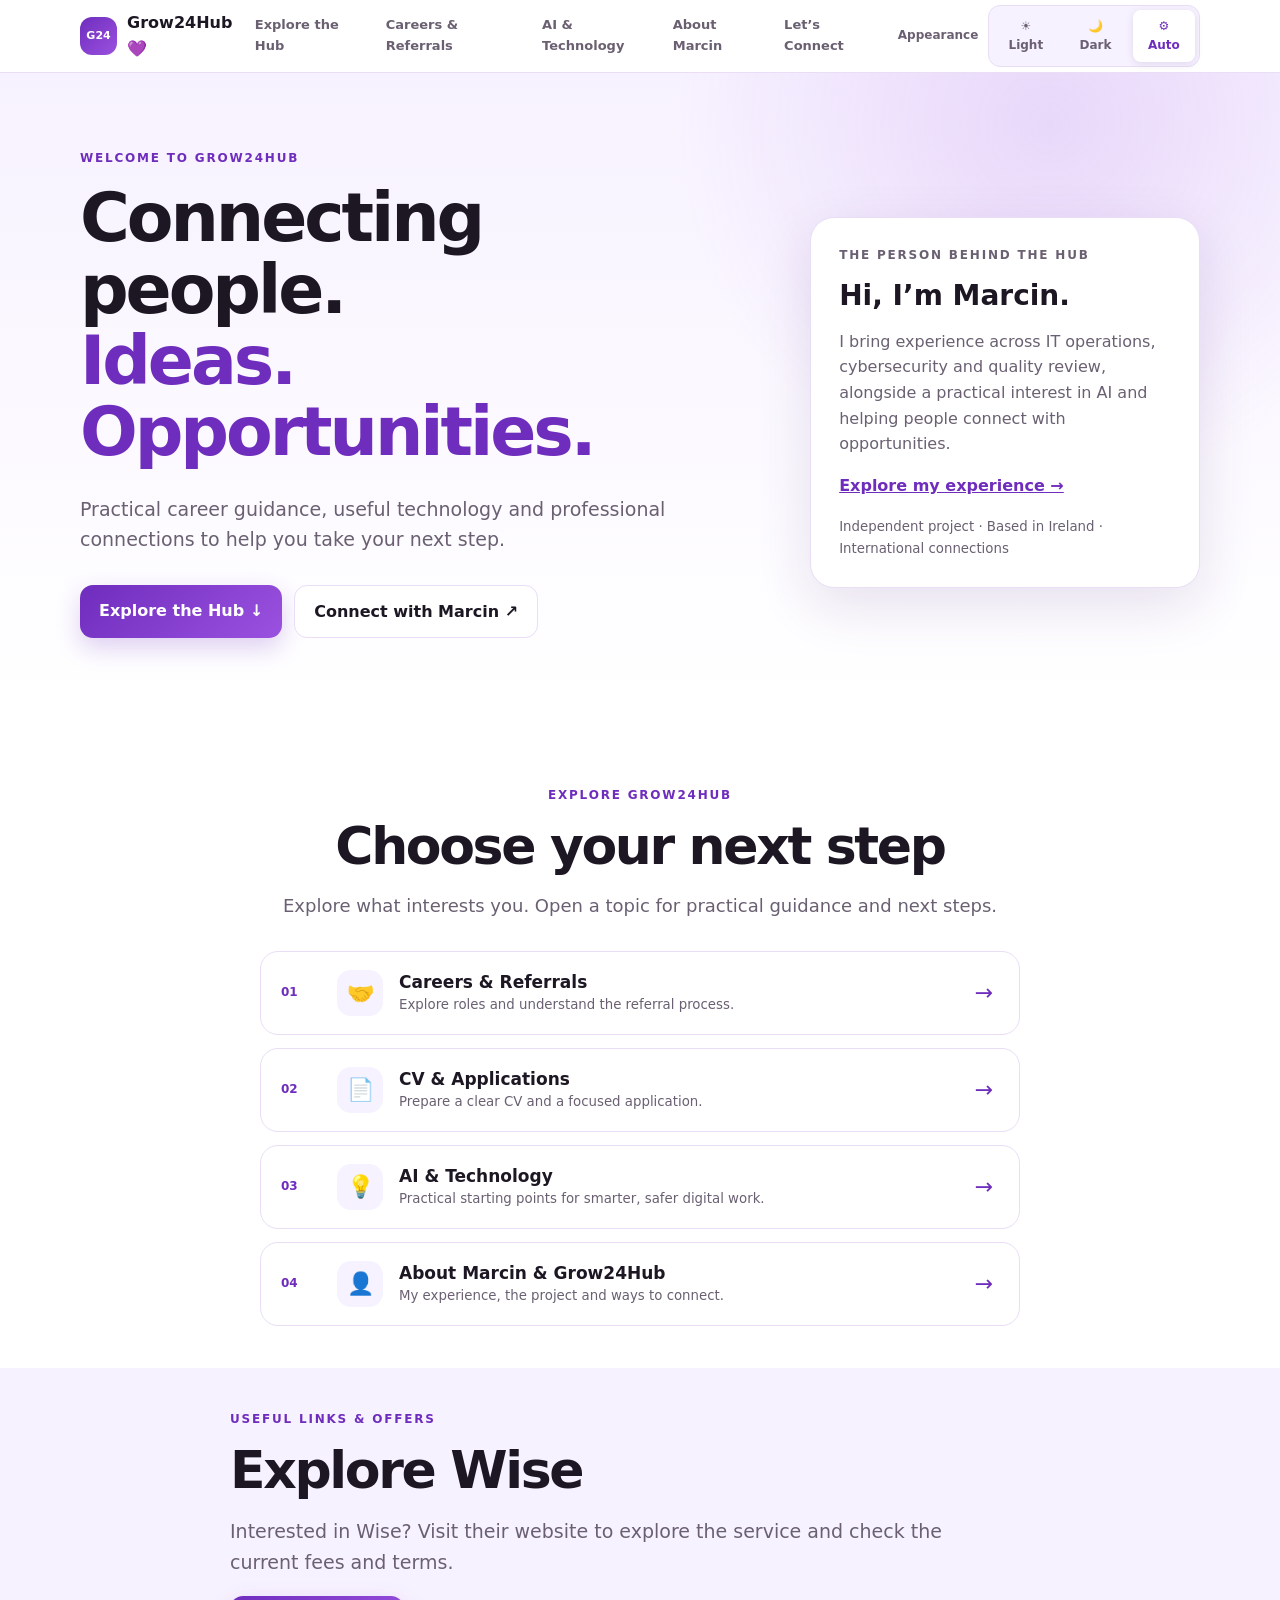
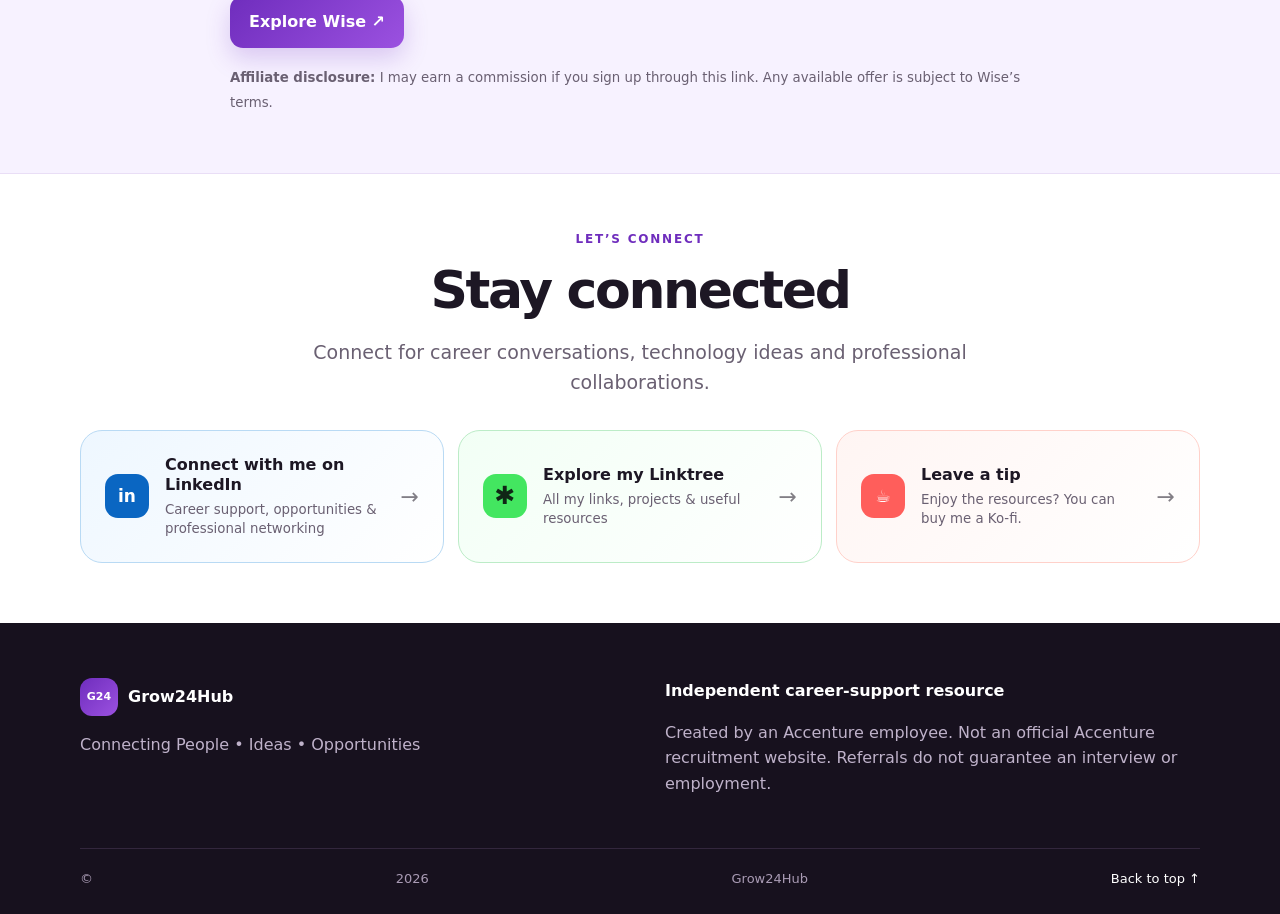
==== commit 712be8b4: "Add Wise affiliate link with disclosure to useful links section" ====
--- a/index.html
+++ b/index.html
@@ -21,5 +21,6 @@
 <section id="workday" class="section dark collapsible-section"><div class="wrap"><details class="section-disclosure dark-disclosure"><summary><span><span class="eyebrow">AFTER YOUR REFERRAL</span><strong>Continue only after your invitation</strong><small>Do not start an application before receiving your Accenture referral invitation.</small></span><i aria-hidden="true">⌄</i></summary><div class="disclosure-body after-referral"><div class="after-referral-gate"><p class="eyebrow">BEFORE CONTINUING</p><h2>⚠️ Have you received your Accenture referral invitation email?</h2><div class="after-referral-actions"><button type="button" class="btn stop-choice" data-referral-invite="no">🛑 NO — Stop here</button><button type="button" class="btn primary" data-referral-invite="yes">✅ YES — Continue</button></div><div id="after-referral-result" class="after-referral-result" aria-live="polite"></div></div></div></details></div><a class="back-topics" href="#hub-topics">↑ Back to topics</a><button type="button" class="hub-close" aria-label="Close this topic">✕ Close</button></section>
 <section id="faq" class="section"><div class="wrap narrow"><p class="eyebrow">FAQ</p><h2>Questions candidates often ask</h2><details><summary>Are you an Accenture recruiter?</summary><p>No. I’m an Accenture employee independently helping professionals explore opportunities and understand the employee referral process.</p></details><details><summary>Should I apply before contacting you?</summary><p>If you want to request a referral from me, contact me first and do not apply yet. An existing application or recent referral may affect eligibility.</p></details><details><summary>How many roles can I send?</summary><p>Please send up to three full job links together with your updated CV in PDF format.</p></details><details><summary>Does a referral guarantee an interview?</summary><p>No. A referral does not guarantee an interview, progression or employment.</p></details><details><summary>Why are only selected countries listed?</summary><p>Grow24Hub focuses on selected international markets rather than presenting referral support as worldwide.</p></details></div><a class="back-topics" href="#hub-topics">↑ Back to topics</a><button type="button" class="hub-close" aria-label="Close this topic">✕ Close</button></section>
 <section id="about" class="section alt collapsible-section"><div class="wrap"><details class="section-disclosure"><summary><span><span class="eyebrow">ABOUT GROW24HUB</span><strong>People, opportunities & practical support.</strong><small>Experience, practical support and professional connections.</small></span><i aria-hidden="true">⌄</i></summary><div class="disclosure-body split"><div><a class="btn primary" href="portfolio/">Meet Marcin — view portfolio</a><p class="intro">Meet the person behind Grow24Hub.</p></div><div><p>Grow24Hub is my independent project connecting people, ideas and opportunities through career guidance, practical technology and professional networking.</p><p>My background spans IT operations, cybersecurity and quality review. I created this hub to share useful guidance, support career conversations and explore practical ideas with others.</p><p><b>Grow24Hub is not an official Accenture recruitment website and does not represent Accenture’s recruiting team.</b></p></div></div></details></div><a class="back-topics" href="#hub-topics">↑ Back to topics</a><button type="button" class="hub-close" aria-label="Close this topic">✕ Close</button></section>
-<section id="technology" class="section alt"><div class="wrap"><p class="eyebrow">AI &amp; TECHNOLOGY</p><h2>Make technology useful.</h2><p class="intro">Start with a clear task, build useful habits and keep your digital work secure.</p><div class="workgrid"><article><h3>Use AI with purpose</h3><p>Give your AI tool a clear goal, relevant context and the format you need. Review facts and edit the result before using it.</p></article><article><h3>Build digital confidence</h3><p>Use unique passwords and multi-factor authentication. Check unexpected links and requests through a trusted channel.</p></article><article><h3>Improve a process</h3><p>Choose a repetitive task, map its steps and identify one useful improvement. Compare the result before expanding it.</p></article></div><a class="btn primary" href="https://www.linkedin.com/in/marcincho/" target="_blank" rel="noopener">Discuss an idea with Marcin ↗</a></div><a class="back-topics" href="#hub-topics">↑ Back to topics</a><button type="button" class="hub-close" aria-label="Close this topic">✕ Close</button></section><section id="links" class="section permanent-links"><div class="wrap"><div class="center"><p class="eyebrow">LET’S CONNECT</p><h2>Stay connected</h2><p class="intro">Connect for career conversations, technology ideas and professional collaborations.</p></div><div class="linkcards"><a class="primary-link linkedin-card" href="https://www.linkedin.com/in/marcincho/" target="_blank" rel="noopener"><span class="link-icon">in</span><span><b>Connect with me on LinkedIn</b><small>Career support, opportunities & professional networking</small></span><i class="card-arrow">→</i></a><a class="linktree-card" href="https://linktr.ee/Grow24Hub" target="_blank" rel="noopener"><span class="link-icon">✱</span><span><b>Explore my Linktree</b><small>All my links, projects & useful resources</small></span><i class="card-arrow">→</i></a><a class="kofi-card" href="https://ko-fi.com/hub24marcin" target="_blank" rel="noopener"><span class="link-icon">☕</span><span><b>Leave a tip</b><small>Enjoy the resources? You can buy me a Ko-fi.</small></span><i class="card-arrow">→</i></a></div></div></section></main><a id="floating-topics" class="floating-topics" href="#hub-topics" aria-label="Back to Grow24Hub topics">💜 Topics ↑</a><dialog id="country-warning" class="country-warning"><form method="dialog"><button class="modal-close" value="cancel" aria-label="Close">×</button><p class="eyebrow">BEFORE YOU CONTINUE</p><h2>⚠️ FIND THE ROLE — DON’T APPLY YET</h2><p>You’re about to open the official Accenture careers website for <b id="modal-country"></b>.</p><div class="modal-alert"><b>Send me the full role link + your CV (PDF) for referral before you apply.</b></div><div class="modal-actions"><button class="btn" value="cancel">Go back</button><a id="continue-country" class="btn primary" href="#" target="_blank" rel="noopener">I understand — find roles →</a></div></form></dialog>
+<section id="technology" class="section alt"><div class="wrap"><p class="eyebrow">AI &amp; TECHNOLOGY</p><h2>Make technology useful.</h2><p class="intro">Start with a clear task, build useful habits and keep your digital work secure.</p><div class="workgrid"><article><h3>Use AI with purpose</h3><p>Give your AI tool a clear goal, relevant context and the format you need. Review facts and edit the result before using it.</p></article><article><h3>Build digital confidence</h3><p>Use unique passwords and multi-factor authentication. Check unexpected links and requests through a trusted channel.</p></article><article><h3>Improve a process</h3><p>Choose a repetitive task, map its steps and identify one useful improvement. Compare the result before expanding it.</p></article></div><a class="btn primary" href="https://www.linkedin.com/in/marcincho/" target="_blank" rel="noopener">Discuss an idea with Marcin ↗</a></div><a class="back-topics" href="#hub-topics">↑ Back to topics</a><button type="button" class="hub-close" aria-label="Close this topic">✕ Close</button></section><section id="offers" class="section alt"><div class="wrap narrow"><p class="eyebrow">USEFUL LINKS &amp; OFFERS</p><h2>Explore Wise</h2><p class="intro">Interested in Wise? Visit their website to explore the service and check the current fees and terms.</p><a class="btn primary" href="https://wise.prf.hn/l/55keRkB/" target="_blank" rel="sponsored noopener noreferrer" aria-describedby="wise-disclosure">Explore Wise ↗</a><p id="wise-disclosure"><small><b>Affiliate disclosure:</b> I may earn a commission if you sign up through this link. Any available offer is subject to Wise’s terms.</small></p></div></section>
+<section id="links" class="section permanent-links"><div class="wrap"><div class="center"><p class="eyebrow">LET’S CONNECT</p><h2>Stay connected</h2><p class="intro">Connect for career conversations, technology ideas and professional collaborations.</p></div><div class="linkcards"><a class="primary-link linkedin-card" href="https://www.linkedin.com/in/marcincho/" target="_blank" rel="noopener"><span class="link-icon">in</span><span><b>Connect with me on LinkedIn</b><small>Career support, opportunities & professional networking</small></span><i class="card-arrow">→</i></a><a class="linktree-card" href="https://linktr.ee/Grow24Hub" target="_blank" rel="noopener"><span class="link-icon">✱</span><span><b>Explore my Linktree</b><small>All my links, projects & useful resources</small></span><i class="card-arrow">→</i></a><a class="kofi-card" href="https://ko-fi.com/hub24marcin" target="_blank" rel="noopener"><span class="link-icon">☕</span><span><b>Leave a tip</b><small>Enjoy the resources? You can buy me a Ko-fi.</small></span><i class="card-arrow">→</i></a></div></div></section></main><a id="floating-topics" class="floating-topics" href="#hub-topics" aria-label="Back to Grow24Hub topics">💜 Topics ↑</a><dialog id="country-warning" class="country-warning"><form method="dialog"><button class="modal-close" value="cancel" aria-label="Close">×</button><p class="eyebrow">BEFORE YOU CONTINUE</p><h2>⚠️ FIND THE ROLE — DON’T APPLY YET</h2><p>You’re about to open the official Accenture careers website for <b id="modal-country"></b>.</p><div class="modal-alert"><b>Send me the full role link + your CV (PDF) for referral before you apply.</b></div><div class="modal-actions"><button class="btn" value="cancel">Go back</button><a id="continue-country" class="btn primary" href="#" target="_blank" rel="noopener">I understand — find roles →</a></div></form></dialog>
 <footer><div class="wrap foot"><div><a class="brand" href="#home"><i>G24</i>Grow24Hub</a><p>Connecting People • Ideas • Opportunities</p></div><div><b>Independent career-support resource</b><p>Created by an Accenture employee. Not an official Accenture recruitment website. Referrals do not guarantee an interview or employment.</p></div></div><div class="wrap foot-bottom">© <span id="year"></span> Grow24Hub <a href="#home">Back to top ↑</a></div></footer></body></html>
--- a/assets/css/styles.css
+++ b/assets/css/styles.css
@@ -0,0 +1,82 @@
+:root{--p:#6f2dbd;--p2:#9b51e0;--ink:#1d1724;--muted:#6a6072;--bg:#fff;--soft:#f7f2ff;--card:#fff;--line:#e9def6;--shadow:0 18px 55px rgba(66,27,105,.12);--r:22px;--max:1120px}*{box-sizing:border-box}html{scroll-behavior:smooth;scroll-padding-top:82px}body{margin:0;font-family:Inter,ui-sans-serif,system-ui,-apple-system,"Segoe UI",sans-serif;color:var(--ink);background:var(--bg);line-height:1.6}a{color:inherit}.wrap{width:min(var(--max),calc(100% - 36px));margin:auto}.narrow{max-width:820px}.skip{position:absolute;left:-9999px}.skip:focus{left:12px;top:12px;z-index:99;background:#fff;padding:10px}header{position:sticky;top:0;z-index:50;background:color-mix(in srgb,var(--bg) 88%,transparent);backdrop-filter:blur(14px);border-bottom:1px solid var(--line)}.nav{height:72px;display:flex;align-items:center;justify-content:space-between}.brand{display:flex;align-items:center;gap:10px;text-decoration:none;font-weight:850}.brand i{display:grid;place-items:center;width:38px;height:38px;border-radius:12px;background:linear-gradient(135deg,var(--p),var(--p2));color:#fff;font-size:11px;font-style:normal}nav{display:flex;align-items:center;gap:23px}nav a{text-decoration:none;font-size:14px;font-weight:750;color:var(--muted)}nav a:hover{color:var(--p)}#menu{border:0;background:var(--soft);color:var(--ink);border-radius:11px;cursor:pointer;display:none;font-size:20px}.appearance{display:flex;align-items:center;gap:10px}.appearance>span{font-size:12px;font-weight:850;color:var(--muted)}.theme-options{display:flex;gap:4px;padding:4px;background:var(--soft);border:1px solid var(--line);border-radius:12px}.theme-options button{border:0;background:transparent;color:var(--muted);border-radius:8px;padding:7px 9px;font:inherit;font-size:12px;font-weight:800;cursor:pointer}.theme-options button[aria-pressed="true"]{background:var(--card);color:var(--p);box-shadow:0 2px 8px rgba(66,27,105,.12)}.hero{padding:92px 0 76px;background:radial-gradient(circle at 82% 8%,rgba(155,81,224,.17),transparent 31%),linear-gradient(180deg,var(--soft),var(--bg))}.hero-grid{display:grid;grid-template-columns:1.25fr .75fr;gap:64px;align-items:center}.eyebrow{font-size:12px;letter-spacing:.15em;font-weight:900;color:var(--p);margin:0 0 14px}.hero h1{font-size:clamp(52px,8vw,88px);line-height:.94;letter-spacing:-.065em;margin:0 0 26px}.hero h1 span{color:var(--p)}.lead,.intro{font-size:19px;color:var(--muted);max-width:720px}.actions{display:flex;gap:12px;flex-wrap:wrap;margin:30px 0 18px}.btn{display:inline-flex;padding:13px 19px;border-radius:13px;text-decoration:none;font-weight:800;border:1px solid var(--line);background:var(--card)}.primary{background:linear-gradient(135deg,var(--p),var(--p2));color:#fff;border:0;box-shadow:0 10px 24px rgba(111,45,189,.22)}small{color:var(--muted)}.hero-card{padding:30px;border-radius:var(--r);background:var(--card);border:1px solid var(--line);box-shadow:var(--shadow);transform:rotate(1deg)}.hero-card>b{font-size:11px;letter-spacing:.14em;color:var(--p)}.hero-card h2{font-size:29px;line-height:1.15;letter-spacing:-.03em}.hero-card a{color:var(--p);font-weight:800;text-decoration:none}.quick{padding-bottom:22px}.quick-grid{display:grid;grid-template-columns:repeat(4,1fr);gap:12px;margin-top:-26px;position:relative}.quick-grid a{display:grid;grid-template-columns:auto 1fr;gap:1px 9px;padding:17px;border-radius:17px;background:var(--card);border:1px solid var(--line);box-shadow:0 8px 24px rgba(40,20,60,.06);text-decoration:none}.quick-grid small{grid-column:2}.section{padding:88px 0}.section h2{font-size:clamp(34px,5vw,52px);line-height:1.05;letter-spacing:-.045em;margin:0 0 18px}.alt{background:var(--soft)}.notice{margin:28px 0;padding:20px 22px;border-radius:16px;background:var(--soft);border:1px solid var(--line)}.notice p{margin:5px 0 0}.warn{border-left:4px solid var(--p)}.steps,.workgrid{display:grid;grid-template-columns:repeat(3,1fr);gap:16px;margin:30px 0}.steps article,.workgrid article{padding:24px;border:1px solid var(--line);border-radius:var(--r);background:var(--card)}.steps em{font-style:normal;font-weight:900;color:var(--p);font-size:13px}.steps h3,.workgrid h3{margin:8px 0}.country-grid{display:grid;grid-template-columns:repeat(3,1fr);gap:12px;margin:32px 0}.country{display:flex;align-items:center;gap:12px;padding:18px;border:1px solid var(--line);border-radius:15px;background:var(--card);text-decoration:none;font-weight:800}.country span{font-size:25px}.country:hover{transform:translateY(-2px);box-shadow:var(--shadow)}.block{display:block}.center{text-align:center}.split{display:grid;grid-template-columns:.8fr 1.2fr;gap:64px;align-items:start}.checklist{display:grid;gap:10px}.checklist label{display:flex;gap:14px;padding:16px;border:1px solid var(--line);border-radius:15px;background:var(--card)}.checklist input{width:20px;height:20px;accent-color:var(--p)}.checklist span{display:grid}.dark{background:#21172d;color:#fff}.dark .intro,.dark p{color:#cbbfd6}.dark .workgrid article{background:#2a1d39;border-color:#443154}.workgrid article>b{display:grid;place-items:center;width:32px;height:32px;border-radius:10px;background:var(--p);color:#fff}details{border-bottom:1px solid var(--line);padding:19px 0}summary{font-weight:800;cursor:pointer;font-size:18px}details p{color:var(--muted)}.linkcards{display:grid;grid-template-columns:repeat(3,1fr);gap:14px;margin-top:32px}.linkcards a{display:grid;gap:5px;padding:24px;border-radius:var(--r);border:1px solid var(--line);background:var(--card);text-decoration:none}.linkcards a:hover{box-shadow:var(--shadow)}.linkcards a{grid-template-columns:auto 1fr;align-items:center;gap:16px}.linkcards a>span:last-child{display:grid;gap:5px}.link-icon{display:grid;place-items:center;width:44px;height:44px;border-radius:13px;background:var(--soft);color:var(--p);font-weight:900;font-size:17px}.primary-link{border-color:color-mix(in srgb,var(--p) 35%,var(--line))!important;background:linear-gradient(135deg,color-mix(in srgb,var(--soft) 72%,var(--card)),var(--card))!important}.primary-link .link-icon{background:linear-gradient(135deg,var(--p),var(--p2));color:#fff}.linkcards a{position:relative;grid-template-columns:auto 1fr auto;transition:transform .18s ease,box-shadow .18s ease,border-color .18s ease}.card-arrow{font-style:normal;font-size:22px;opacity:.55}.linkedin-card{background:linear-gradient(135deg,#eef7ff,var(--card))!important;border-color:#b9daf4!important}.linkedin-card .link-icon{background:#0a66c2!important;color:#fff!important}.linktree-card{background:linear-gradient(135deg,#f2fff5,var(--card))!important;border-color:#bcecc7!important}.linktree-card .link-icon{background:#43e660!important;color:#102616!important;font-size:25px}.kofi-card{background:linear-gradient(135deg,#fff5f3,var(--card))!important;border-color:#ffd1ca!important}.kofi-card .link-icon{background:#ff5e5b!important;color:#fff!important}.linkedin-card:hover{border-color:#0a66c2!important;box-shadow:0 14px 34px rgba(10,102,194,.13)}.linktree-card:hover{border-color:#43e660!important;box-shadow:0 14px 34px rgba(67,230,96,.13)}.kofi-card:hover{border-color:#ff5e5b!important;box-shadow:0 14px 34px rgba(255,94,91,.13)}.linkcards a:hover{transform:translateY(-2px)}
+[data-theme="dark"] .linkedin-card{background:linear-gradient(135deg,rgba(10,102,194,.16),var(--card))!important}[data-theme="dark"] .linktree-card{background:linear-gradient(135deg,rgba(67,230,96,.11),var(--card))!important}[data-theme="dark"] .kofi-card{background:linear-gradient(135deg,rgba(255,94,91,.12),var(--card))!important}
+.linkcards a>span:nth-child(2){display:flex;flex-direction:column;align-items:flex-start;min-width:0;gap:5px}.linkcards a>span:nth-child(2)>b,.linkcards a>span:nth-child(2)>small{display:block;width:100%}.linkcards a>span:nth-child(2)>b{line-height:1.25}.linkcards a>span:nth-child(2)>small{line-height:1.45}.card-arrow{align-self:center}
+@media(max-width:520px){.linkcards a{grid-template-columns:56px minmax(0,1fr) 28px;gap:14px;padding:20px}.link-icon{width:56px;height:56px}.linkcards a>span:nth-child(2)>b{font-size:18px}.linkcards a>span:nth-child(2)>small{font-size:14px}.card-arrow{font-size:20px}}
+.topic-hub{padding:72px 0 42px;background:var(--bg)}.topic-head{text-align:center;max-width:720px;margin:0 auto 30px}.topic-head h2{font-size:clamp(34px,5vw,52px);line-height:1.05;letter-spacing:-.045em;margin:0 0 12px}.topic-head p:last-child{color:var(--muted);font-size:18px}.topic-list{display:grid;grid-template-columns:1fr 1fr;gap:13px}.topic-tile{display:grid;grid-template-columns:42px 48px minmax(0,1fr) 30px;align-items:center;gap:14px;padding:20px 22px;border:1px solid var(--line);border-radius:18px;background:var(--card);text-decoration:none;transition:transform .18s ease,border-color .18s ease,box-shadow .18s ease}.topic-tile:hover{transform:translateY(-2px);border-color:color-mix(in srgb,var(--p) 45%,var(--line));box-shadow:var(--shadow)}.topic-no{font-size:12px;font-weight:900;color:var(--p)}.topic-icon{display:grid;place-items:center;width:46px;height:46px;border-radius:14px;background:var(--soft);font-size:22px}.topic-tile>span:nth-child(3){display:grid;gap:3px}.topic-tile b{font-size:17px;line-height:1.25}.topic-tile small{line-height:1.35}.topic-tile i{font-style:normal;color:var(--p);font-size:22px;text-align:center}.tip-tile{background:linear-gradient(135deg,#fff5f3,var(--card));border-color:#ffd1ca}.referral-strip{padding:0 0 44px}.referral-strip .wrap{display:flex;gap:10px;align-items:center;justify-content:center;padding:15px 18px;border-radius:15px;background:var(--soft);border:1px solid color-mix(in srgb,var(--p) 30%,var(--line));font-size:14px}.referral-strip b{color:var(--p)}.referral-strip a{color:var(--p);font-weight:850}
+@media(max-width:820px){.topic-list{grid-template-columns:1fr}.topic-hub{padding:54px 0 28px}.referral-strip{padding-bottom:30px}.referral-strip .wrap{align-items:flex-start;flex-direction:column;gap:3px}}
+@media(max-width:520px){.topic-tile{grid-template-columns:32px 44px minmax(0,1fr) 24px;padding:17px 15px;gap:10px}.topic-icon{width:42px;height:42px}.topic-tile b{font-size:16px}.topic-tile small{font-size:13px}.topic-head{text-align:left}.topic-head p:last-child{font-size:16px}}
+footer{padding:55px 0 25px;background:#17111e;color:#fff}.foot{display:grid;grid-template-columns:1fr 1fr;gap:50px}.foot p{color:#bfb2ca}.foot-bottom{display:flex;justify-content:space-between;border-top:1px solid #33273d;margin-top:35px;padding-top:20px;color:#a99bb4;font-size:13px}.foot-bottom a{color:#fff;text-decoration:none}
+[data-theme="dark"]{--ink:#f7f2fb;--muted:#c4b8cd;--bg:#17121d;--soft:#211829;--card:#211a28;--line:#392c43;--shadow:0 18px 55px rgba(0,0,0,.22)}
+.section-disclosure{border:0}.section-disclosure>summary{list-style:none;display:flex;align-items:center;justify-content:space-between;gap:24px;cursor:pointer;padding:0}.section-disclosure>summary::-webkit-details-marker{display:none}.section-disclosure>summary>span{display:grid;gap:5px}.section-disclosure>summary .eyebrow{margin:0}.section-disclosure>summary strong{font-size:clamp(32px,5vw,50px);line-height:1.08;letter-spacing:-.04em}.section-disclosure>summary small{font-size:16px}.section-disclosure>summary i{display:grid;place-items:center;flex:0 0 46px;width:46px;height:46px;border-radius:14px;background:var(--soft);color:var(--p);font-size:26px;font-style:normal;transition:transform .2s ease}.section-disclosure[open]>summary i{transform:rotate(180deg)}.disclosure-body{margin-top:34px}.dark-disclosure>summary small{color:#cbbfd6}.dark-disclosure>summary i{background:#342344;color:#d9b7ff}
+@media(min-width:821px){.section-disclosure>summary i{display:none}.section-disclosure>summary small{display:none}.section-disclosure:not([open])>.disclosure-body{display:grid}.dark .section-disclosure:not([open])>.disclosure-body{display:block}}
+.stop-notice{margin:28px 0 10px;padding:22px;border-radius:18px;background:linear-gradient(135deg,color-mix(in srgb,var(--p) 10%,var(--card)),var(--card));border:2px solid color-mix(in srgb,var(--p) 42%,var(--line))}.stop-notice strong{font-size:19px;color:var(--p)}.stop-notice p{margin:8px 0 0}.country>span:last-child{display:grid}.country small{font-size:12px;font-weight:650;margin-top:2px}.country-warning{width:min(560px,calc(100% - 28px));padding:0;border:0;border-radius:24px;background:var(--card);color:var(--ink);box-shadow:0 28px 90px rgba(0,0,0,.32)}.country-warning::backdrop{background:rgba(18,10,26,.65);backdrop-filter:blur(4px)}.country-warning form{position:relative;padding:30px}.country-warning h2{font-size:32px;line-height:1.08;letter-spacing:-.035em;margin:6px 0 15px}.modal-close{position:absolute;right:18px;top:16px;width:36px;height:36px;border:0;border-radius:50%;background:var(--soft);color:var(--ink);font-size:24px;cursor:pointer}.modal-alert{padding:16px;border-radius:14px;background:var(--soft);border-left:4px solid var(--p);margin:20px 0}.modal-actions{display:flex;gap:10px;justify-content:flex-end;margin-top:24px}.modal-actions button{font:inherit;cursor:pointer}[data-theme="dark"] .modal-actions button:not(.primary){color:var(--ink)}
+.process-motto{display:inline-block;margin:8px 0 4px;padding:8px 12px;border-radius:999px;background:var(--soft);color:var(--p)}.referral-six{grid-template-columns:repeat(3,1fr)}.stop-text{font-weight:850;color:var(--p)}.mini-cta{display:inline-block;margin-top:8px;color:var(--p);font-weight:850;text-decoration:none}.mini-cta:hover{text-decoration:underline}
+@media(max-width:820px){.wrap{width:min(100% - 28px,var(--max))}#menu{display:block;padding:8px 11px}nav{display:none;position:absolute;top:72px;left:0;right:0;padding:16px 20px 22px;background:var(--bg);border-bottom:1px solid var(--line);flex-direction:column;align-items:stretch}nav.open{display:flex}.hero{padding:64px 0 58px}.hero-grid,.split{grid-template-columns:1fr;gap:34px}.hero-card{transform:none}.quick-grid{grid-template-columns:1fr 1fr;margin-top:-16px}.steps,.workgrid,.country-grid,.linkcards{grid-template-columns:1fr 1fr}.section{padding:68px 0}.foot{grid-template-columns:1fr;gap:25px}}@media(max-width:520px){.hero h1{font-size:53px}.lead,.intro{font-size:17px}.actions .btn{width:100%;justify-content:center}.quick-grid,.steps,.workgrid,.country-grid,.linkcards{grid-template-columns:1fr}.quick-grid{margin-top:0;padding-top:12px}.section{padding:58px 0}.hero-card{padding:23px}.foot-bottom{gap:18px;flex-direction:column}}@media(prefers-reduced-motion:reduce){html{scroll-behavior:auto}.country:hover{transform:none}}
+@media(max-width:520px){.country-warning form{padding:24px 20px}.country-warning h2{font-size:27px}.modal-actions{flex-direction:column-reverse}.modal-actions .btn{width:100%;justify-content:center}}
+@media(max-width:820px){.appearance{margin-top:8px;padding-top:14px;border-top:1px solid var(--line);flex-direction:column;align-items:flex-start;gap:8px}.appearance>span{font-size:13px}.theme-options{width:100%;display:grid;grid-template-columns:repeat(3,1fr)}.theme-options button{padding:10px 6px;font-size:13px}}
+
+.back-topics{display:block;width:max-content;margin:28px auto 0;color:var(--p);font-size:13px;font-weight:850;text-decoration:none}.back-topics:hover{text-decoration:underline}
+@media(max-width:520px){.country{padding:15px 16px!important;min-height:0!important;border-radius:17px!important;gap:12px!important}.country>span:first-child{font-size:24px}.country b{font-size:16px;line-height:1.2}.country small{font-size:11px;line-height:1.3;margin-top:1px}.country-grid{gap:10px!important}.back-topics{margin-top:22px}}
+
+.referral-details{border:0}.referral-details>summary{display:none;list-style:none}.referral-details>summary::-webkit-details-marker{display:none}
+@media(max-width:520px){.referral-details>summary{display:flex;align-items:center;justify-content:space-between;gap:16px;cursor:pointer}.referral-details>summary>span{display:grid;gap:5px}.referral-details>summary .eyebrow{margin:0}.referral-details>summary strong{font-size:24px;line-height:1.12;letter-spacing:-.025em}.referral-details>summary small{font-size:12px}.referral-details>summary>i{font-style:normal;font-size:22px;color:var(--p);transition:transform .2s}.referral-details[open]>summary>i{transform:rotate(180deg)}.referral-details:not([open])>.referral-details-body{display:none}.referral-details[open]>.referral-details-body{margin-top:24px}.country-grid{grid-template-columns:repeat(2,minmax(0,1fr))!important;gap:9px!important}.country{padding:13px 10px!important;gap:8px!important}.country>span:first-child{font-size:21px}.country b{font-size:13px}.country small{font-size:9px;line-height:1.25}}
+@media(min-width:521px){.referral-details>.referral-details-body{display:block}}
+
+#country-grid{display:block}.country-region{margin-top:24px}.country-region:first-child{margin-top:18px}.region-title{margin:0 0 10px;color:var(--p);font-size:15px;font-weight:900;letter-spacing:.01em}.country-region-grid{display:grid;grid-template-columns:repeat(3,1fr);gap:14px}
+@media(max-width:820px){.country-region-grid{grid-template-columns:repeat(2,minmax(0,1fr));gap:10px}}
+@media(max-width:520px){.country-region{margin-top:20px}.region-title{font-size:14px;margin-bottom:8px}.country-region-grid{grid-template-columns:repeat(2,minmax(0,1fr));gap:9px}}
+
+/* Expandable market regions */
+.country-region{border:1px solid var(--line);border-radius:18px;background:var(--card);overflow:hidden;margin-top:14px}.country-region:first-child{margin-top:18px}.country-region>.region-title{list-style:none;margin:0;padding:16px 18px;display:flex;align-items:center;justify-content:space-between;gap:14px;cursor:pointer;color:var(--ink)}.country-region>.region-title::-webkit-details-marker{display:none}.country-region>.region-title>span{display:grid;gap:1px}.country-region>.region-title b{color:var(--p);font-size:16px}.country-region>.region-title small{font-size:11px;font-weight:700}.country-region>.region-title i{font-style:normal;color:var(--p);font-size:20px;transition:transform .2s}.country-region[open]>.region-title i{transform:rotate(180deg)}.country-region>.country-region-grid{padding:0 14px 14px;grid-template-columns:repeat(2,minmax(0,1fr))}
+@media(max-width:520px){.country-region{margin-top:10px;border-radius:16px}.country-region:first-child{margin-top:16px}.country-region>.region-title{padding:14px 15px}.country-region>.region-title b{font-size:15px}.country-region>.country-region-grid{grid-template-columns:1fr!important;padding:0 10px 10px;gap:8px!important}.country-region .country{padding:12px 14px!important}.country-region .country b{font-size:14px}.country-region .country small{font-size:10px}}
+
+/* Dashboard-first Hub: compact Linktree-style navigation and details on demand */
+.topic-list{grid-template-columns:1fr;max-width:760px;margin:0 auto}.topic-tile{padding:18px 20px}.section-disclosure>summary i{display:grid!important}.section-disclosure>summary small{display:block!important}.section-disclosure:not([open])>.disclosure-body{display:none!important}.section-disclosure[open]>.disclosure-body{display:block}.section-disclosure[open]>.disclosure-body.split{display:grid}.referral-collapsible .section-disclosure[open]>.disclosure-body{display:block}.section{padding:42px 0}.collapsible-section+.collapsible-section{border-top:1px solid var(--line)}
+@media(max-width:520px){.topic-hub{padding-bottom:22px}.topic-list{gap:10px}.section{padding:30px 0}.section-disclosure>summary strong{font-size:24px}.section-disclosure>summary small{font-size:12px}.section-disclosure>summary i{width:40px;height:40px;flex-basis:40px;font-size:22px}.disclosure-body{margin-top:24px}}
+
+/* Graduates & Early Careers */
+.graduate-grid{display:grid;grid-template-columns:1fr 1fr;gap:18px}.graduate-card{padding:24px;border:1px solid var(--line);border-radius:20px;background:var(--card)}.graduate-flag{font-size:30px}.graduate-card h3{margin:10px 0 8px;font-size:22px}.graduate-card p{color:var(--muted)}.graduate-steps{margin:18px 0;padding:18px;border-radius:16px;background:var(--soft);border:1px solid var(--line)}.graduate-steps p{margin:9px 0}.employee-name{display:block;margin-top:8px;font-size:20px;color:var(--p)}.graduate-actions{display:flex;flex-wrap:wrap;gap:10px;margin-top:18px}@media(max-width:720px){.graduate-grid{grid-template-columns:1fr}.graduate-card{padding:20px}}
+
+/* Referral eligibility gateway */
+.eligibility-hero{padding:72px 0 48px}.eligibility-wrap{max-width:820px;text-align:center}.eligibility-wrap h1{font-size:clamp(38px,6vw,64px);line-height:1.02;margin:8px 0 12px}.eligibility-wrap>.lead{margin:0 auto 26px}.eligibility-card{text-align:left;padding:28px;border:1px solid var(--line);border-radius:24px;background:var(--card);box-shadow:var(--shadow)}.eligibility-card h2{text-align:center;font-size:clamp(22px,3vw,30px);line-height:1.2;margin:0 auto 24px;max-width:690px}.eligibility-choices{display:grid;grid-template-columns:1fr 1fr 1.25fr;gap:10px}.eligibility-choice{appearance:none;border:1px solid var(--line);border-radius:15px;padding:16px 12px;background:var(--soft);color:var(--ink);font:inherit;font-weight:900;cursor:pointer;transition:.18s}.eligibility-choice:hover{transform:translateY(-2px);border-color:var(--p)}.eligibility-result:empty{display:none}.eligibility-result{margin-top:20px;padding:20px;border-radius:17px;background:var(--soft);border:1px solid var(--line)}.eligibility-result h3{margin:0 0 8px;font-size:21px}.eligibility-result p{margin:8px 0;color:var(--muted)}.eligibility-result .result-actions{display:flex;flex-wrap:wrap;gap:9px;margin-top:15px}.eligibility-result .check-actions{display:flex;flex-wrap:wrap;gap:9px;margin-top:14px}.eligibility-result button{cursor:pointer}.eligibility-wrap>small{display:block;margin-top:16px}@media(max-width:620px){.eligibility-hero{padding:46px 0 30px}.eligibility-card{padding:20px 16px}.eligibility-choices{grid-template-columns:1fr}.eligibility-choice{padding:15px}.eligibility-result{padding:17px}.eligibility-result .result-actions,.eligibility-result .check-actions{display:grid}.eligibility-result .btn{width:100%;text-align:center}}
+
+/* Navigation polish */
+.topic-tile.active{border-color:color-mix(in srgb,var(--p) 68%,var(--line));background:linear-gradient(135deg,color-mix(in srgb,var(--p) 9%,var(--card)),var(--card));box-shadow:0 10px 30px color-mix(in srgb,var(--p) 10%,transparent)}.floating-topics{display:none;position:fixed;right:16px;bottom:18px;z-index:40;padding:11px 14px;border:1px solid color-mix(in srgb,var(--p) 42%,var(--line));border-radius:999px;background:var(--card);color:var(--p);box-shadow:0 10px 30px rgba(0,0,0,.18);font-size:13px;font-weight:900;text-decoration:none;opacity:0;transform:translateY(8px);pointer-events:none;transition:.18s}.floating-topics.visible{opacity:1;transform:none;pointer-events:auto}@media(max-width:820px){.floating-topics{display:block}}
+
+/* Tally referral request CTA */
+.referral-form-cta{margin-top:22px;padding:22px;border:1px solid color-mix(in srgb,var(--p) 38%,var(--line));border-radius:18px;background:linear-gradient(135deg,color-mix(in srgb,var(--p) 8%,var(--card)),var(--card));text-align:center}.referral-form-cta h3{margin:0 0 6px}.referral-form-cta p{margin:0 0 15px;color:var(--muted)}@media(max-width:520px){.referral-form-cta .btn{width:100%;text-align:center}}
+
+/* App-style topic panels: keep the homepage clean and show one selected topic below the menu */
+#referrals,#countries,#graduates,#cv,#workday,#faq,#about,#links{display:none}#referrals.hub-panel-open,#countries.hub-panel-open,#graduates.hub-panel-open,#cv.hub-panel-open,#workday.hub-panel-open,#faq.hub-panel-open,#about.hub-panel-open,#links.hub-panel-open{display:block}.hub-panel-open>.back-topics{display:none}.hub-panel-open .section-disclosure{border:0}.hub-panel-open .section-disclosure>summary{display:none}.hub-panel-open .section-disclosure>.disclosure-body{display:block!important;margin-top:0}.hub-close{display:block;margin:22px auto 0;padding:10px 16px;border:1px solid var(--line);border-radius:999px;background:var(--card);color:var(--ink);font:inherit;font-size:13px;font-weight:900;cursor:pointer}.hub-close:hover{border-color:var(--p);color:var(--p)}
+
+/* Eligibility interaction refinements */
+.eligibility-choice.selected{border-color:var(--p);background:color-mix(in srgb,var(--p) 13%,var(--card));box-shadow:0 0 0 1px color-mix(in srgb,var(--p) 35%,transparent)}.eligibility-result .check-actions .btn:not(.primary){color:var(--ink);background:var(--card)}[data-theme="dark"] .eligibility-result .check-actions .btn:not(.primary){color:#f7f2fb;background:color-mix(in srgb,var(--card) 92%,white 8%);border-color:color-mix(in srgb,var(--line) 75%,white 25%)}
+
+/* Compact mobile quick navigation */
+@media(max-width:820px){#nav.open>a{padding:13px 0;margin:0;font-size:17px;line-height:1.25}#nav.open .appearance{margin-top:14px;padding-top:18px}#nav.open{gap:0}}
+
+/* Compact CV guidance */
+.cv-compact{max-width:720px;margin-left:auto;margin-right:auto}.cv-essentials{display:grid;gap:10px;margin:18px 0}.cv-essentials h3{margin:0 0 4px}.cv-essential{display:flex;align-items:center;gap:12px;padding:14px 16px;border:1px solid var(--line);border-radius:14px;background:var(--card);font-weight:800}.cv-essential i{display:grid;place-items:center;width:25px;height:25px;flex:0 0 25px;border-radius:7px;background:var(--p);color:white;font-style:normal;font-weight:900}.cv-support-cta{margin-top:4px}.hub-panel-open~.floating-topics{display:none!important}@media(max-width:520px){.cv-support-cta{width:100%;text-align:center}}
+
+body.hub-panel-active .floating-topics{display:none!important}
+
+/* After-referral safety gate */
+.after-referral{max-width:760px;margin-left:auto;margin-right:auto}.after-referral-gate{text-align:center;padding:24px;border:1px solid var(--line);border-radius:20px;background:var(--card)}.after-referral-gate h2{margin:8px auto 20px;max-width:620px}.after-referral-actions{display:grid;grid-template-columns:1fr 1fr;gap:10px}.after-referral-actions button{cursor:pointer}.after-referral-result{text-align:left;margin-top:16px}.after-referral-result:empty{display:none}.after-referral-result .notice{margin:0}.after-referral-result h3{margin-top:0}@media(max-width:560px){.after-referral-gate{padding:20px 16px}.after-referral-actions{grid-template-columns:1fr}.after-referral-actions .btn{width:100%}}
+
+/* Strong visual distinction for after-referral choices */
+.after-referral-actions .stop-choice{color:var(--ink);background:color-mix(in srgb,#d64545 7%,var(--card));border:2px solid color-mix(in srgb,#d64545 58%,var(--line));font-weight:900}.after-referral-actions .stop-choice:hover{background:color-mix(in srgb,#d64545 12%,var(--card));border-color:#d64545}[data-theme="dark"] .after-referral-actions .stop-choice{color:#fff;background:rgba(214,69,69,.12);border-color:rgba(255,116,116,.7)}
+
+/* Permanent Connect & Support closing section */
+#links.permanent-links{display:block}.permanent-links{border-top:1px solid var(--line);padding:56px 0 60px}.permanent-links .center{max-width:680px;margin:0 auto 26px}.permanent-links .intro{margin-bottom:0}@media(max-width:520px){.permanent-links{padding:42px 0 48px}.permanent-links .center{margin-bottom:22px}}
+
+/* Mobile Connect & Support scroll clearance */
+@media(max-width:820px){#links.permanent-links{scroll-margin-top:82px;padding-bottom:calc(72px + env(safe-area-inset-bottom))}.floating-topics.links-in-view{opacity:0!important;pointer-events:none!important;transform:translateY(8px)!important}}
+
+/* Compact Connect & Support on phones */
+@media(max-width:520px){#links.permanent-links{padding-top:28px;padding-bottom:calc(96px + env(safe-area-inset-bottom));scroll-margin-top:76px}.permanent-links .center{margin-bottom:16px}.permanent-links .eyebrow{margin-bottom:8px}.permanent-links h2{font-size:38px;margin-bottom:10px}.permanent-links .intro{font-size:16px;line-height:1.45}.permanent-links .linkcards{gap:10px;margin-top:20px}.permanent-links .linkcards a{grid-template-columns:48px minmax(0,1fr) 24px;gap:12px;padding:15px 16px;border-radius:18px}.permanent-links .link-icon{width:48px;height:48px;border-radius:12px}.permanent-links .linkcards a>span:nth-child(2)>b{font-size:16px;line-height:1.2}.permanent-links .linkcards a>span:nth-child(2)>small{font-size:12px;line-height:1.35}.permanent-links .card-arrow{font-size:18px}}
+
+/* Compact referral checklist on phones */
+@media(max-width:520px){#referrals.hub-panel-open{padding-top:22px;padding-bottom:26px}#referrals .notice.warn{padding:15px 16px;margin:0 0 12px;border-radius:16px}#referrals .notice.warn p{margin:5px 0 0;line-height:1.45}#referrals .referral-six{gap:9px}#referrals .referral-six article{padding:16px 17px;border-radius:17px}#referrals .referral-six article em{margin-bottom:5px}#referrals .referral-six article h3{margin:3px 0 6px;font-size:20px}#referrals .referral-six article p{margin:5px 0;line-height:1.45}#referrals .referral-six .stop-text{margin-top:8px}#referrals .mini-cta{margin-top:5px}#referrals .referral-form-cta{margin-top:12px;padding:16px}}
+
+/* Grow24Hub homepage draft */
+.grow-hero{padding:76px 0 58px}.grow-hero-grid{display:grid;grid-template-columns:minmax(0,1.4fr) minmax(0,.8fr);gap:48px;align-items:center}.grow-hero h1{font-size:clamp(40px,5.6vw,68px);line-height:1.05;letter-spacing:-.045em}.grow-intro{padding:28px;border:1px solid var(--line);border-radius:24px;background:var(--card);box-shadow:var(--shadow)}.grow-intro h2{font-size:28px;line-height:1.2;margin:0 0 14px}.grow-intro p{color:var(--muted)}.grow-intro a{display:inline-block;color:var(--p);font-weight:800;margin-bottom:18px}.grow-intro small{display:block}.career-shortcuts{display:flex;flex-wrap:wrap;gap:10px;margin:22px 0}.panel-heading{margin-bottom:22px}#technology{display:none}#technology.hub-panel-open{display:block}#referrals .eligibility-card{box-shadow:none;margin:24px 0}.btn{color:var(--ink);font:inherit;font-weight:800}.btn.primary{color:#fff}a:focus-visible,button:focus-visible,summary:focus-visible{outline:3px solid var(--p2);outline-offset:4px}#nav{gap:16px}#nav>a{font-size:13px}@media(min-width:821px) and (max-width:1150px){.nav{height:auto;min-height:72px;flex-wrap:wrap;gap:14px;padding:14px 0}#nav{flex-wrap:wrap;gap:14px}.appearance>span{display:none}}@media(max-width:820px){.grow-hero-grid{grid-template-columns:1fr;gap:24px}.grow-hero{padding:42px 0 28px}.grow-intro{padding:22px}.topic-hub{padding-top:32px}}@media(max-width:520px){.grow-hero h1{font-size:40px}.career-shortcuts{display:grid;grid-template-columns:1fr 1fr}.career-shortcuts .btn{font-size:13px;padding:12px;justify-content:center}.grow-hero .actions{margin-top:22px}.topic-tile{grid-template-columns:24px 42px minmax(0,1fr) 20px;gap:8px}}@media(prefers-reduced-motion:reduce){*{scroll-behavior:auto!important;transition:none!important}} 
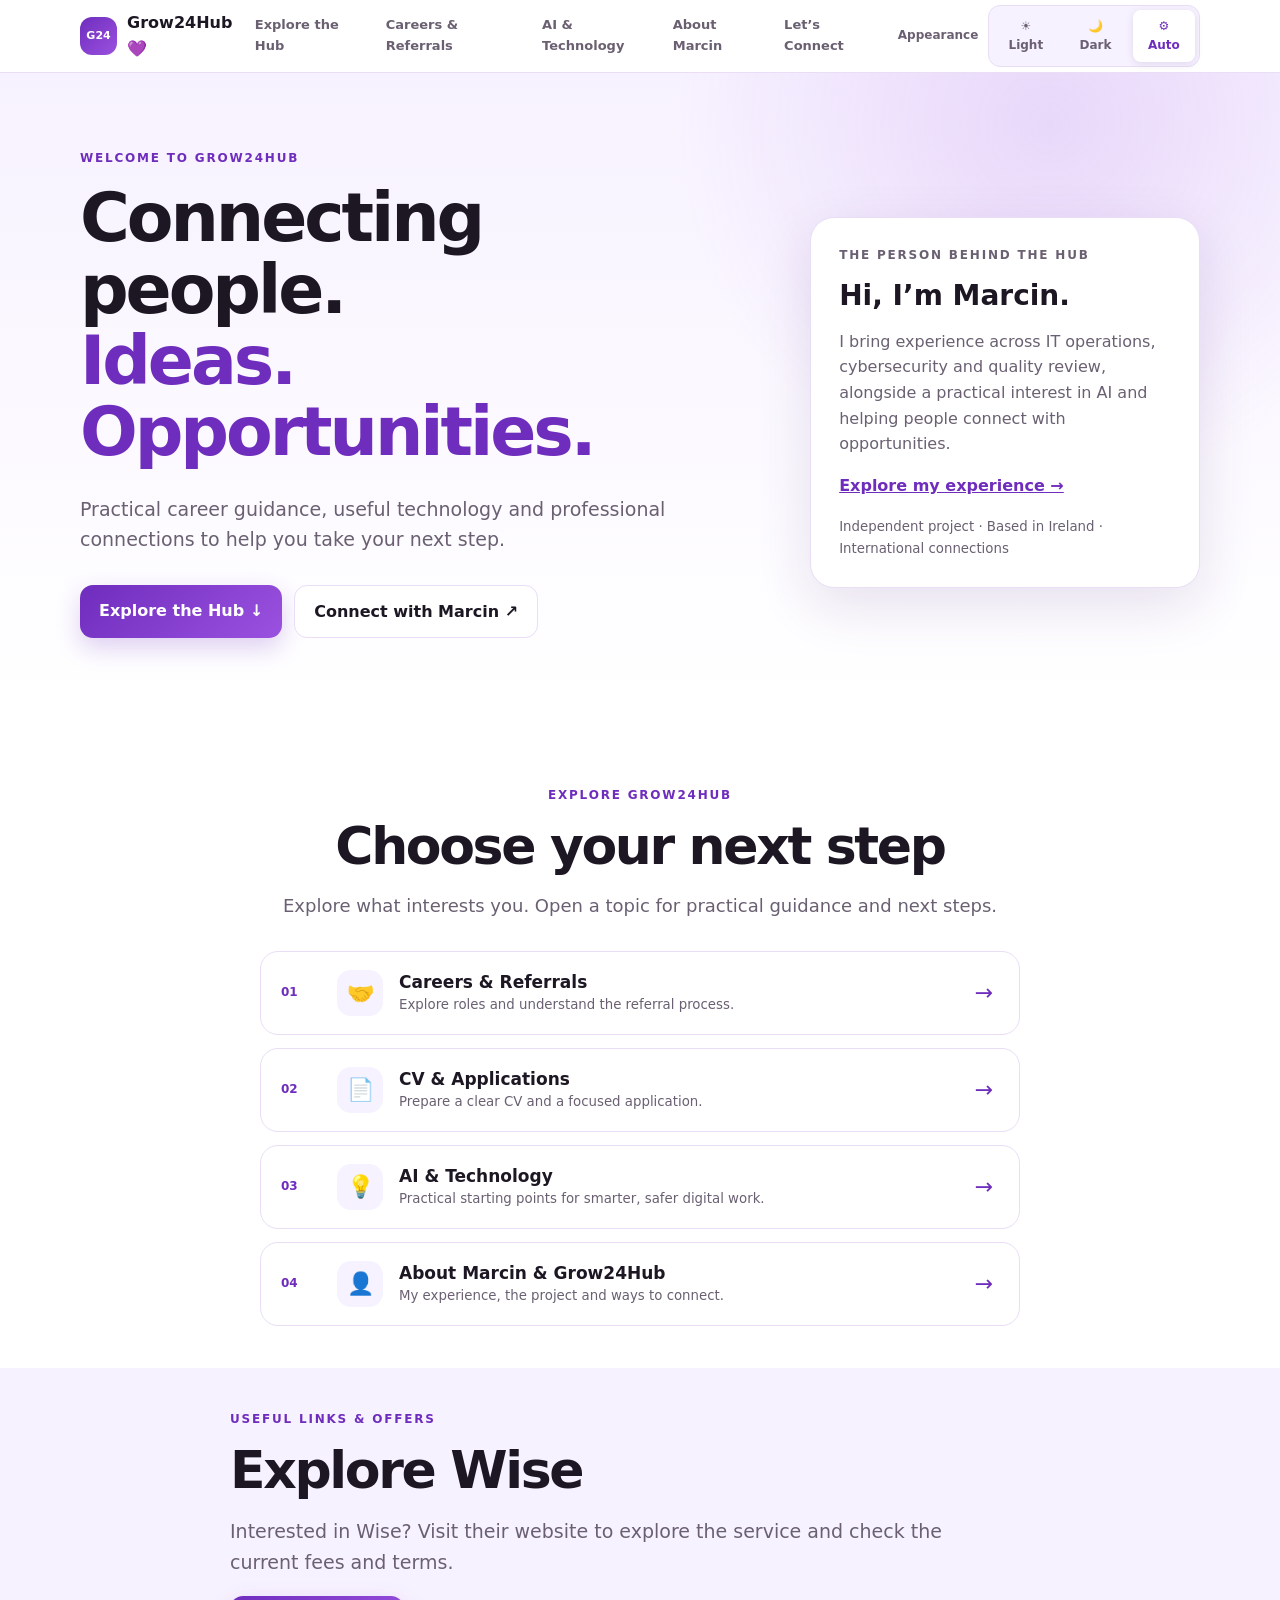
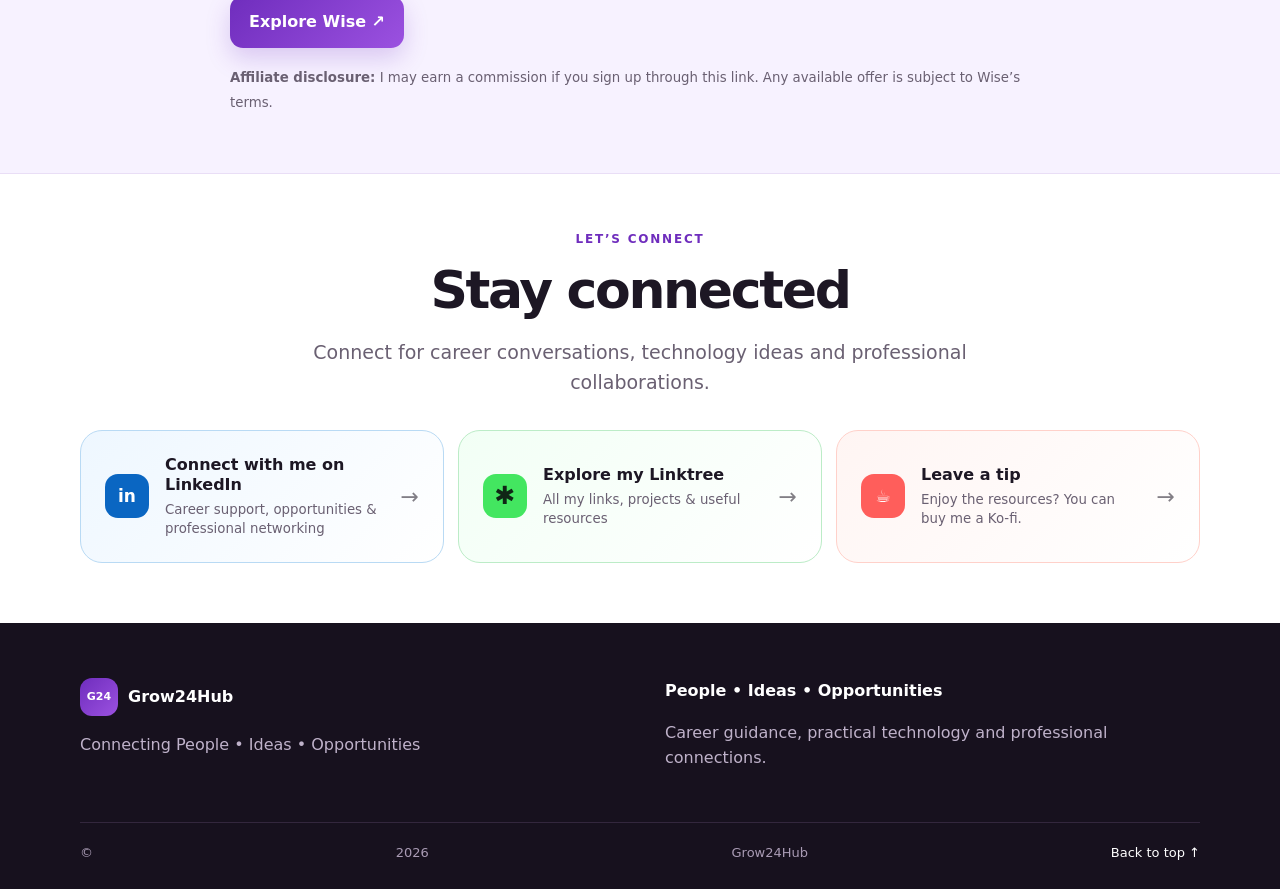
==== commit 72c00ad2: "Use one concise referral disclaimer and remove repeated notices" ====
--- a/index.html
+++ b/index.html
@@ -7,20 +7,20 @@
 <a class="topic-tile" href="#technology" data-open="technology"><span class="topic-no">03</span><span class="topic-icon">💡</span><span><b>AI &amp; Technology</b><small>Practical starting points for smarter, safer digital work.</small></span><i>→</i></a>
 <a class="topic-tile" href="#about" data-open="about"><span class="topic-no">04</span><span class="topic-icon">👤</span><span><b>About Marcin &amp; Grow24Hub</b><small>My experience, the project and ways to connect.</small></span><i>→</i></a>
 </div></div></section>
-<section id="referrals" class="section referral-collapsible"><div class="wrap"><details class="section-disclosure"><summary><span><span class="eyebrow">EMPLOYEE REFERRAL</span><strong>How the referral works</strong><small>6 simple steps • Referral first • Don’t apply yet</small></span><i aria-hidden="true">⌄</i></summary><div class="disclosure-body"><div class="panel-heading"><p class="eyebrow">CAREERS &amp; REFERRALS</p><h2>Find your next opportunity</h2><p class="intro">For Accenture employee referral support, check with me before applying. I’m an employee, not a recruiter.</p></div><div class="career-shortcuts"><a class="btn" href="#countries" data-result-open="countries">🌍 Find roles</a><a class="btn" href="#graduates" data-result-open="graduates">🎓 Early careers</a><a class="btn" href="#workday" data-result-open="workday">🔐 After your referral</a><a class="btn" href="#faq" data-result-open="faq">❓ Referral FAQ</a></div><div class="eligibility-card"><h2>Have you been referred to Accenture by another employee within the last 12 months?</h2><div class="eligibility-choices"><button type="button" class="eligibility-choice no" data-eligibility="no">✅ NO</button><button type="button" class="eligibility-choice yes" data-eligibility="yes">⚠️ YES</button><button type="button" class="eligibility-choice unsure" data-eligibility="unsure">🤔 I’M NOT SURE</button></div><div id="eligibility-result" class="eligibility-result" aria-live="polite"></div></div><div class="notice warn"><b>Important eligibility check</b><p>Applied or referred within the last 12 months? <b>Tell me first.</b></p></div><div class="steps referral-six">
+<section id="referrals" class="section referral-collapsible"><div class="wrap"><details class="section-disclosure"><summary><span><span class="eyebrow">EMPLOYEE REFERRAL</span><strong>How the referral works</strong><small>6 simple steps • Referral first • Don’t apply yet</small></span><i aria-hidden="true">⌄</i></summary><div class="disclosure-body"><div class="notice" role="note"><p>I’m an Accenture employee, not a recruiter. Grow24Hub is an independent project. Referral support is free and does not guarantee an interview or employment.</p></div><div class="panel-heading"><p class="eyebrow">CAREERS &amp; REFERRALS</p><h2>Find your next opportunity</h2><p class="intro">For Accenture employee referral support, check with me before applying.</p></div><div class="career-shortcuts"><a class="btn" href="#countries" data-result-open="countries">🌍 Find roles</a><a class="btn" href="#graduates" data-result-open="graduates">🎓 Early careers</a><a class="btn" href="#workday" data-result-open="workday">🔐 After your referral</a><a class="btn" href="#faq" data-result-open="faq">❓ Referral FAQ</a></div><div class="eligibility-card"><h2>Have you been referred to Accenture by another employee within the last 12 months?</h2><div class="eligibility-choices"><button type="button" class="eligibility-choice no" data-eligibility="no">✅ NO</button><button type="button" class="eligibility-choice yes" data-eligibility="yes">⚠️ YES</button><button type="button" class="eligibility-choice unsure" data-eligibility="unsure">🤔 I’M NOT SURE</button></div><div id="eligibility-result" class="eligibility-result" aria-live="polite"></div></div><div class="notice warn"><b>Important eligibility check</b><p>Applied or referred within the last 12 months? <b>Tell me first.</b></p></div><div class="steps referral-six">
 <article><em>01</em><h3>Find a role</h3><p>Find a suitable role and <b>copy the full job link.</b></p><p class="stop-text">⚠️ Don’t apply yet.</p></article>
 <article><em>02</em><h3>Send it to me</h3><p>Up to <b>3 job links + CV (PDF).</b></p><a class="mini-cta" href="https://www.linkedin.com/in/marcincho/" target="_blank" rel="noopener">💬 Message me →</a></article>
 <article><em>03</em><h3>I review &amp; refer</h3><p>I check everything and submit the referral if suitable.</p></article>
 <article><em>04</em><h3>Wait for Accenture</h3><p>Wait for your <b>official referral invitation email.</b></p></article>
 <article><em>05</em><h3>Check with me</h3><p>Received it? <b>Message me before continuing.</b></p></article>
 <article><em>06</em><h3>Apply</h3><p>Use the referral link and send me your <b>“Application Received” confirmation.</b></p></article>
-</div><div class="referral-form-cta"><h3>Ready to request referral support?</h3><a class="btn primary" href="https://tally.so/r/A71eze" target="_blank" rel="noopener">💜 Check eligibility &amp; request referral support ↗</a><small class="block">Referral does not guarantee an interview or employment.</small></div></div></details></div><a class="back-topics" href="#hub-topics">↑ Back to topics</a><button type="button" class="hub-close" aria-label="Close this topic">✕ Close</button></section>
+</div><div class="referral-form-cta"><h3>Ready to request referral support?</h3><a class="btn primary" href="https://tally.so/r/A71eze" target="_blank" rel="noopener">💜 Check eligibility &amp; request referral support ↗</a></div></div></details></div><a class="back-topics" href="#hub-topics">↑ Back to topics</a><button type="button" class="hub-close" aria-label="Close this topic">✕ Close</button></section>
 <section id="countries" class="section alt collapsible-section"><div class="wrap"><details class="section-disclosure"><summary><span><span class="eyebrow">COUNTRIES & OPPORTUNITIES</span><strong>Choose your market</strong><small>Explore 17 selected Accenture markets by region.</small></span><i aria-hidden="true">⌄</i></summary><div class="disclosure-body"><p class="intro">Explore selected Accenture markets and find suitable roles.</p><div class="stop-notice"><strong>⚠️ Looking for a referral? Don’t apply yet.</strong><p>Find a suitable role below and <b>copy the full job link</b>. Then send me the <b>job link + your CV (PDF)</b> before applying.</p></div><div id="country-grid" class="country-grid"></div><small class="center block">Country focus may change. Always check location and eligibility requirements on the official job posting.</small></div></details></div><a class="back-topics" href="#hub-topics">↑ Back to topics</a><button type="button" class="hub-close" aria-label="Close this topic">✕ Close</button></section>
 <section id="graduates" class="section collapsible-section"><div class="wrap"><details class="section-disclosure"><summary><span><span class="eyebrow">GRADUATES & EARLY CAREERS</span><strong>Start your Accenture career</strong><small>Ireland Graduate Programme + opportunities worldwide.</small></span><i aria-hidden="true">⌄</i></summary><div class="disclosure-body"><div class="graduate-grid"><div class="graduate-card"><span class="graduate-flag">🇮🇪</span><h3>Ireland Graduate Programme</h3><p>For the Ireland Graduate Programme, apply directly through the official Accenture page.</p><div class="graduate-steps"><b>During your application:</b><p>When asked <strong>“Where did you hear about the Accenture Graduate Programme?”</strong>, select <strong>“From a Current Accenture Employee.”</strong></p><p>When asked for the employee’s name, enter:</p><strong class="employee-name">Marcin Chojnacki</strong></div><a class="btn primary" href="https://www.accenture.com/ie-en/careers/life-at-accenture/entry-level" target="_blank" rel="noopener">🇮🇪 Ireland Graduate Programme ↗</a></div><div class="graduate-card"><span class="graduate-flag">🌍</span><h3>Graduate & Early Careers Worldwide</h3><p>Graduate and early-career application processes can differ by country and programme.</p><p><strong>Contact me on LinkedIn first</strong> and tell me which country or programme you’re interested in. I can help you understand the appropriate next step before you apply.</p><div class="graduate-actions"><a class="btn primary" href="https://www.linkedin.com/in/marcincho/" target="_blank" rel="noopener">💬 Contact me on LinkedIn ↗</a><a class="btn" href="https://www.accenture.com/us-en/careers/explore-careers/career-areas" target="_blank" rel="noopener">🌍 Explore Early Careers ↗</a></div></div></div></div></details></div><a class="back-topics" href="#hub-topics">↑ Back to topics</a><button type="button" class="hub-close" aria-label="Close this topic">✕ Close</button></section>
 <section id="cv" class="section collapsible-section"><div class="wrap"><details class="section-disclosure"><summary><span><span class="eyebrow">CV & APPLICATION GUIDANCE</span><strong>Make the first review easy</strong><small>Your CV should quickly show why your experience is relevant.</small></span><i aria-hidden="true">⌄</i></summary><div class="disclosure-body cv-compact"><p class="intro">Keep your CV clear, relevant and easy to review.</p><div class="cv-essentials"><h3>📄 CV essentials</h3><div class="cv-essential"><i>✓</i><span>Role-focused summary</span></div><div class="cv-essential"><i>✓</i><span>Relevant achievements</span></div><div class="cv-essential"><i>✓</i><span>Skills, languages &amp; education</span></div><div class="cv-essential"><i>✓</i><span>Clean, ATS-friendly PDF</span></div></div><a class="btn primary cv-support-cta" href="https://www.linkedin.com/in/marcincho/" target="_blank" rel="noopener">💬 Connect for CV support ↗</a></div></details></div><a class="back-topics" href="#hub-topics">↑ Back to topics</a><button type="button" class="hub-close" aria-label="Close this topic">✕ Close</button></section>
 <section id="workday" class="section dark collapsible-section"><div class="wrap"><details class="section-disclosure dark-disclosure"><summary><span><span class="eyebrow">AFTER YOUR REFERRAL</span><strong>Continue only after your invitation</strong><small>Do not start an application before receiving your Accenture referral invitation.</small></span><i aria-hidden="true">⌄</i></summary><div class="disclosure-body after-referral"><div class="after-referral-gate"><p class="eyebrow">BEFORE CONTINUING</p><h2>⚠️ Have you received your Accenture referral invitation email?</h2><div class="after-referral-actions"><button type="button" class="btn stop-choice" data-referral-invite="no">🛑 NO — Stop here</button><button type="button" class="btn primary" data-referral-invite="yes">✅ YES — Continue</button></div><div id="after-referral-result" class="after-referral-result" aria-live="polite"></div></div></div></details></div><a class="back-topics" href="#hub-topics">↑ Back to topics</a><button type="button" class="hub-close" aria-label="Close this topic">✕ Close</button></section>
-<section id="faq" class="section"><div class="wrap narrow"><p class="eyebrow">FAQ</p><h2>Questions candidates often ask</h2><details><summary>Are you an Accenture recruiter?</summary><p>No. I’m an Accenture employee independently helping professionals explore opportunities and understand the employee referral process.</p></details><details><summary>Should I apply before contacting you?</summary><p>If you want to request a referral from me, contact me first and do not apply yet. An existing application or recent referral may affect eligibility.</p></details><details><summary>How many roles can I send?</summary><p>Please send up to three full job links together with your updated CV in PDF format.</p></details><details><summary>Does a referral guarantee an interview?</summary><p>No. A referral does not guarantee an interview, progression or employment.</p></details><details><summary>Why are only selected countries listed?</summary><p>Grow24Hub focuses on selected international markets rather than presenting referral support as worldwide.</p></details></div><a class="back-topics" href="#hub-topics">↑ Back to topics</a><button type="button" class="hub-close" aria-label="Close this topic">✕ Close</button></section>
-<section id="about" class="section alt collapsible-section"><div class="wrap"><details class="section-disclosure"><summary><span><span class="eyebrow">ABOUT GROW24HUB</span><strong>People, opportunities & practical support.</strong><small>Experience, practical support and professional connections.</small></span><i aria-hidden="true">⌄</i></summary><div class="disclosure-body split"><div><a class="btn primary" href="portfolio/">Meet Marcin — view portfolio</a><p class="intro">Meet the person behind Grow24Hub.</p></div><div><p>Grow24Hub is my independent project connecting people, ideas and opportunities through career guidance, practical technology and professional networking.</p><p>My background spans IT operations, cybersecurity and quality review. I created this hub to share useful guidance, support career conversations and explore practical ideas with others.</p><p><b>Grow24Hub is not an official Accenture recruitment website and does not represent Accenture’s recruiting team.</b></p></div></div></details></div><a class="back-topics" href="#hub-topics">↑ Back to topics</a><button type="button" class="hub-close" aria-label="Close this topic">✕ Close</button></section>
+<section id="faq" class="section"><div class="wrap narrow"><p class="eyebrow">FAQ</p><h2>Questions candidates often ask</h2><details><summary>Should I apply before contacting you?</summary><p>If you want to request a referral from me, contact me first and do not apply yet. An existing application or recent referral may affect eligibility.</p></details><details><summary>How many roles can I send?</summary><p>Please send up to three full job links together with your updated CV in PDF format.</p></details><details><summary>Why are only selected countries listed?</summary><p>Grow24Hub focuses on selected international markets rather than presenting referral support as worldwide.</p></details></div><a class="back-topics" href="#hub-topics">↑ Back to topics</a><button type="button" class="hub-close" aria-label="Close this topic">✕ Close</button></section>
+<section id="about" class="section alt collapsible-section"><div class="wrap"><details class="section-disclosure"><summary><span><span class="eyebrow">ABOUT GROW24HUB</span><strong>People, opportunities & practical support.</strong><small>Experience, practical support and professional connections.</small></span><i aria-hidden="true">⌄</i></summary><div class="disclosure-body split"><div><a class="btn primary" href="portfolio/">Meet Marcin — view portfolio</a><p class="intro">Meet the person behind Grow24Hub.</p></div><div><p>Grow24Hub is my independent project connecting people, ideas and opportunities through career guidance, practical technology and professional networking.</p><p>My background spans IT operations, cybersecurity and quality review. I created this hub to share useful guidance, support career conversations and explore practical ideas with others.</p></div></div></details></div><a class="back-topics" href="#hub-topics">↑ Back to topics</a><button type="button" class="hub-close" aria-label="Close this topic">✕ Close</button></section>
 <section id="technology" class="section alt"><div class="wrap"><p class="eyebrow">AI &amp; TECHNOLOGY</p><h2>Make technology useful.</h2><p class="intro">Start with a clear task, build useful habits and keep your digital work secure.</p><div class="workgrid"><article><h3>Use AI with purpose</h3><p>Give your AI tool a clear goal, relevant context and the format you need. Review facts and edit the result before using it.</p></article><article><h3>Build digital confidence</h3><p>Use unique passwords and multi-factor authentication. Check unexpected links and requests through a trusted channel.</p></article><article><h3>Improve a process</h3><p>Choose a repetitive task, map its steps and identify one useful improvement. Compare the result before expanding it.</p></article></div><a class="btn primary" href="https://www.linkedin.com/in/marcincho/" target="_blank" rel="noopener">Discuss an idea with Marcin ↗</a></div><a class="back-topics" href="#hub-topics">↑ Back to topics</a><button type="button" class="hub-close" aria-label="Close this topic">✕ Close</button></section><section id="offers" class="section alt"><div class="wrap narrow"><p class="eyebrow">USEFUL LINKS &amp; OFFERS</p><h2>Explore Wise</h2><p class="intro">Interested in Wise? Visit their website to explore the service and check the current fees and terms.</p><a class="btn primary" href="https://wise.prf.hn/l/55keRkB/" target="_blank" rel="sponsored noopener noreferrer" aria-describedby="wise-disclosure">Explore Wise ↗</a><p id="wise-disclosure"><small><b>Affiliate disclosure:</b> I may earn a commission if you sign up through this link. Any available offer is subject to Wise’s terms.</small></p></div></section>
-<section id="links" class="section permanent-links"><div class="wrap"><div class="center"><p class="eyebrow">LET’S CONNECT</p><h2>Stay connected</h2><p class="intro">Connect for career conversations, technology ideas and professional collaborations.</p></div><div class="linkcards"><a class="primary-link linkedin-card" href="https://www.linkedin.com/in/marcincho/" target="_blank" rel="noopener"><span class="link-icon">in</span><span><b>Connect with me on LinkedIn</b><small>Career support, opportunities & professional networking</small></span><i class="card-arrow">→</i></a><a class="linktree-card" href="https://linktr.ee/Grow24Hub" target="_blank" rel="noopener"><span class="link-icon">✱</span><span><b>Explore my Linktree</b><small>All my links, projects & useful resources</small></span><i class="card-arrow">→</i></a><a class="kofi-card" href="https://ko-fi.com/hub24marcin" target="_blank" rel="noopener"><span class="link-icon">☕</span><span><b>Leave a tip</b><small>Enjoy the resources? You can buy me a Ko-fi.</small></span><i class="card-arrow">→</i></a></div></div></section></main><a id="floating-topics" class="floating-topics" href="#hub-topics" aria-label="Back to Grow24Hub topics">💜 Topics ↑</a><dialog id="country-warning" class="country-warning"><form method="dialog"><button class="modal-close" value="cancel" aria-label="Close">×</button><p class="eyebrow">BEFORE YOU CONTINUE</p><h2>⚠️ FIND THE ROLE — DON’T APPLY YET</h2><p>You’re about to open the official Accenture careers website for <b id="modal-country"></b>.</p><div class="modal-alert"><b>Send me the full role link + your CV (PDF) for referral before you apply.</b></div><div class="modal-actions"><button class="btn" value="cancel">Go back</button><a id="continue-country" class="btn primary" href="#" target="_blank" rel="noopener">I understand — find roles →</a></div></form></dialog>
-<footer><div class="wrap foot"><div><a class="brand" href="#home"><i>G24</i>Grow24Hub</a><p>Connecting People • Ideas • Opportunities</p></div><div><b>Independent career-support resource</b><p>Created by an Accenture employee. Not an official Accenture recruitment website. Referrals do not guarantee an interview or employment.</p></div></div><div class="wrap foot-bottom">© <span id="year"></span> Grow24Hub <a href="#home">Back to top ↑</a></div></footer></body></html>+<section id="links" class="section permanent-links"><div class="wrap"><div class="center"><p class="eyebrow">LET’S CONNECT</p><h2>Stay connected</h2><p class="intro">Connect for career conversations, technology ideas and professional collaborations.</p></div><div class="linkcards"><a class="primary-link linkedin-card" href="https://www.linkedin.com/in/marcincho/" target="_blank" rel="noopener"><span class="link-icon">in</span><span><b>Connect with me on LinkedIn</b><small>Career support, opportunities & professional networking</small></span><i class="card-arrow">→</i></a><a class="linktree-card" href="https://linktr.ee/Hub24Marcin" target="_blank" rel="noopener"><span class="link-icon">✱</span><span><b>Explore my Linktree</b><small>All my links, projects & useful resources</small></span><i class="card-arrow">→</i></a><a class="kofi-card" href="https://ko-fi.com/hub24marcin" target="_blank" rel="noopener"><span class="link-icon">☕</span><span><b>Leave a tip</b><small>Enjoy the resources? You can buy me a Ko-fi.</small></span><i class="card-arrow">→</i></a></div></div></section></main><a id="floating-topics" class="floating-topics" href="#hub-topics" aria-label="Back to Grow24Hub topics">💜 Topics ↑</a><dialog id="country-warning" class="country-warning"><form method="dialog"><button class="modal-close" value="cancel" aria-label="Close">×</button><p class="eyebrow">BEFORE YOU CONTINUE</p><h2>⚠️ FIND THE ROLE — DON’T APPLY YET</h2><p>You’re about to open the official Accenture careers website for <b id="modal-country"></b>.</p><div class="modal-alert"><b>Send me the full role link + your CV (PDF) for referral before you apply.</b></div><div class="modal-actions"><button class="btn" value="cancel">Go back</button><a id="continue-country" class="btn primary" href="#" target="_blank" rel="noopener">I understand — find roles →</a></div></form></dialog>
+<footer><div class="wrap foot"><div><a class="brand" href="#home"><i>G24</i>Grow24Hub</a><p>Connecting People • Ideas • Opportunities</p></div><div><b>People • Ideas • Opportunities</b><p>Career guidance, practical technology and professional connections.</p></div></div><div class="wrap foot-bottom">© <span id="year"></span> Grow24Hub <a href="#home">Back to top ↑</a></div></footer></body></html>
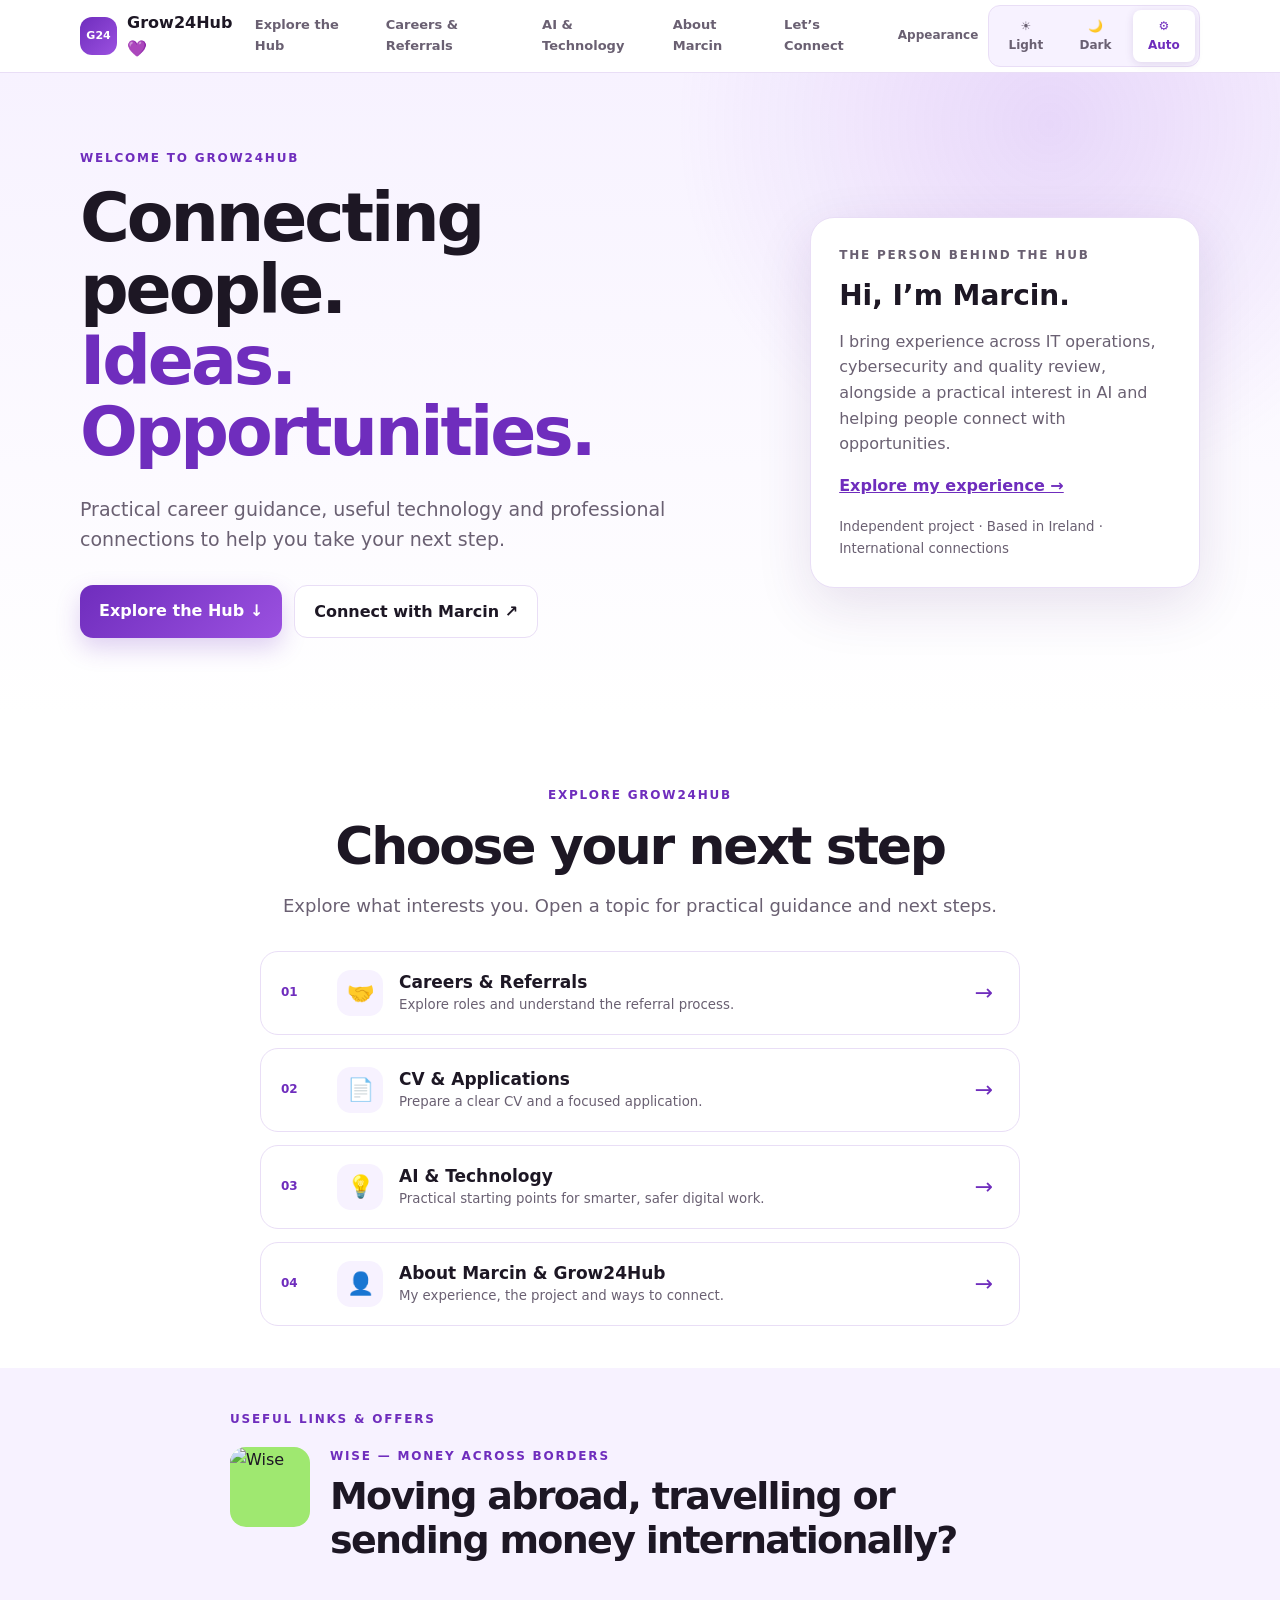
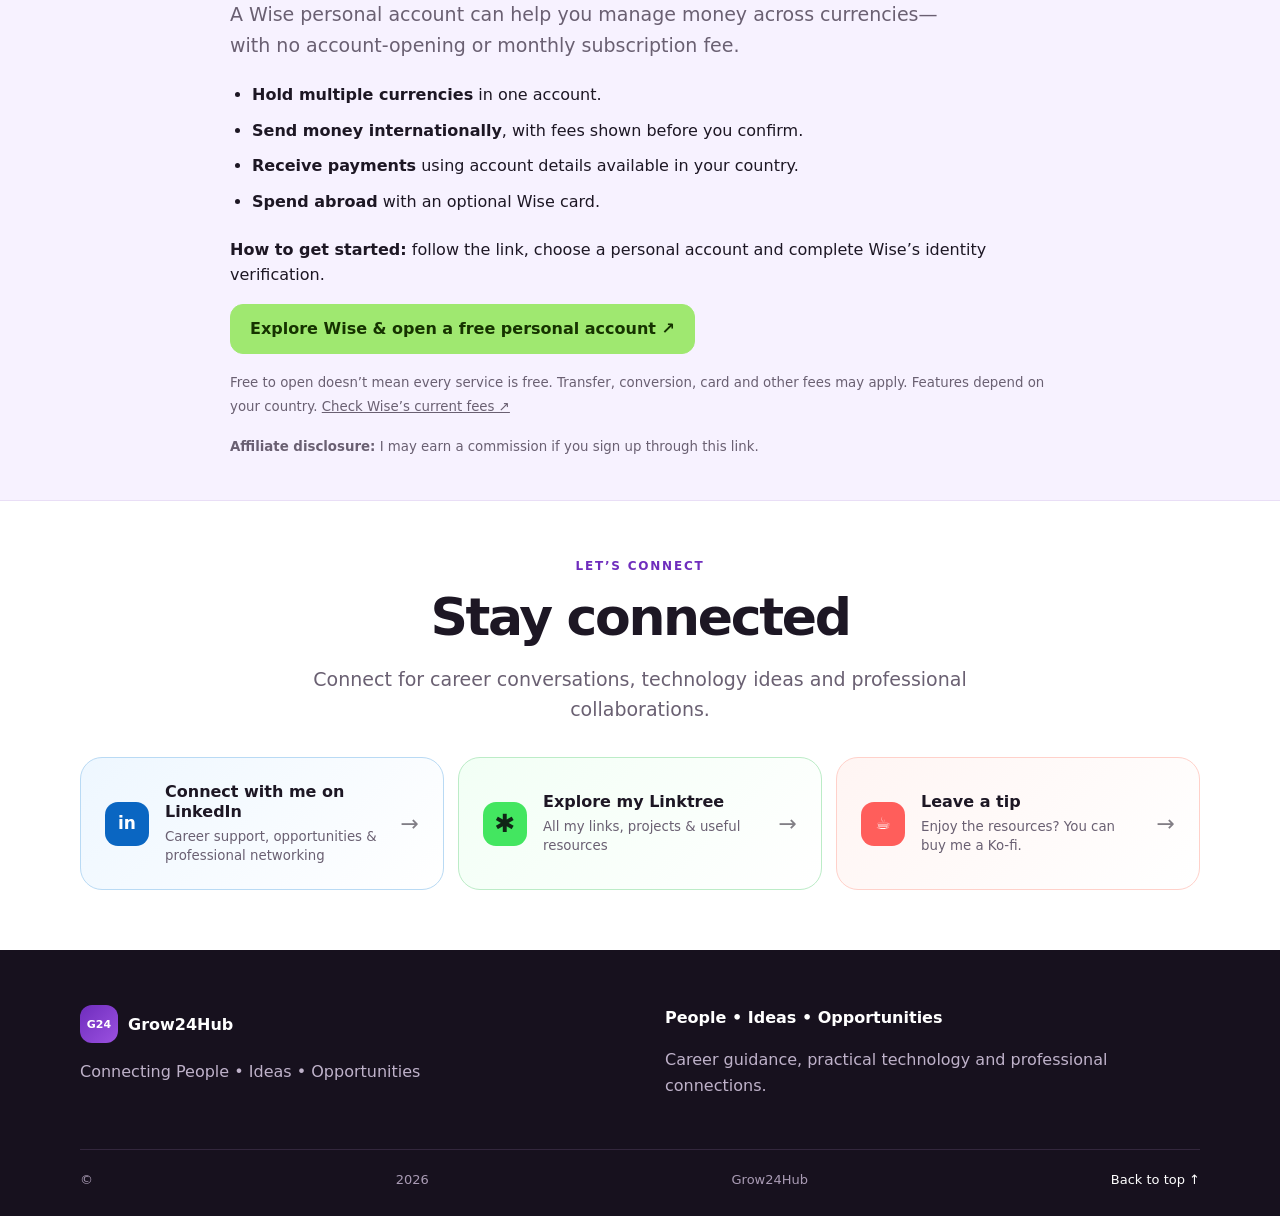
==== commit 24dabc13: "Explain Wise personal account benefits with official logo and green CTA" ====
--- a/index.html
+++ b/index.html
@@ -1,4 +1,4 @@
-<!doctype html><html lang="en"><head><meta charset="utf-8"><meta name="viewport" content="width=device-width,initial-scale=1"><meta name="theme-color" content="#6f2dbd"><meta name="description" content="Grow24Hub connects people, ideas and opportunities through career guidance, practical AI, technology and professional networking."><title>Grow24Hub | People, Ideas &amp; Opportunities</title><link rel="stylesheet" href="assets/css/styles.css"><script defer src="assets/js/app.js"></script></head><body>
+<!doctype html><html lang="en"><head><meta charset="utf-8"><meta name="viewport" content="width=device-width,initial-scale=1"><meta name="theme-color" content="#6f2dbd"><meta name="description" content="Grow24Hub connects people, ideas and opportunities through career guidance, practical AI, technology and professional networking."><title>Grow24Hub | People, Ideas &amp; Opportunities</title><link rel="stylesheet" href="assets/css/styles.css"><script defer src="assets/js/app.js"></script><style>.wise-heading{display:flex;gap:20px;align-items:flex-start;margin:18px 0}.wise-heading img{flex:0 0 80px;border-radius:16px;background:#9fe870}.wise-heading h2{font-size:clamp(26px,4vw,38px);line-height:1.15}.wise-heading .eyebrow{margin-bottom:9px}.wise-benefits{padding-left:22px;display:grid;gap:10px;margin:22px 0}.btn.wise-cta{background:#9fe870;color:#163300;border:1px solid #9fe870;box-shadow:none;max-width:100%;white-space:normal;line-height:1.4}.wise-cta:hover{background:#80d950;border-color:#80d950}#wise-fees,#wise-disclosure{line-height:1.5;margin:16px 0 0}@media(max-width:520px){.wise-heading{gap:12px}.wise-heading img{width:56px;height:56px;flex-basis:56px;border-radius:12px}.wise-heading h2{font-size:26px}.wise-heading .eyebrow{font-size:10px;letter-spacing:.08em}.wise-cta{width:100%;justify-content:center;text-align:center}}</style></head><body>
 <a class="skip" href="#main">Skip to content</a><header><div class="wrap nav"><a class="brand" href="#home"><i>G24</i>Grow24Hub 💜</a><button id="menu" aria-label="Open menu" aria-expanded="false">☰</button><nav id="nav"><a href="#hub-topics">Explore the Hub</a><a href="#referrals" data-nav-open="referrals">Careers &amp; Referrals</a><a href="#technology" data-nav-open="technology">AI &amp; Technology</a><a href="#about" data-nav-open="about">About Marcin</a><a href="#links">Let’s Connect</a><div class="appearance" aria-label="Appearance"><span>Appearance</span><div class="theme-options" role="group" aria-label="Choose appearance"><button type="button" data-theme-choice="light">☀️ Light</button><button type="button" data-theme-choice="dark">🌙 Dark</button><button type="button" data-theme-choice="auto">⚙️ Auto</button></div></div></nav></div></header>
 <main id="main"><section id="home" class="hero grow-hero"><div class="wrap grow-hero-grid"><div><p class="eyebrow">WELCOME TO GROW24HUB</p><h1>Connecting people.<br><span>Ideas. Opportunities.</span></h1><p class="lead">Practical career guidance, useful technology and professional connections to help you take your next step.</p><div class="actions"><a class="btn primary" href="#hub-topics">Explore the Hub ↓</a><a class="btn" href="https://www.linkedin.com/in/marcincho/" target="_blank" rel="noopener">Connect with Marcin ↗</a></div></div><aside class="grow-intro"><p class="eyebrow">THE PERSON BEHIND THE HUB</p><h2>Hi, I’m Marcin.</h2><p>I bring experience across IT operations, cybersecurity and quality review, alongside a practical interest in AI and helping people connect with opportunities.</p><a href="portfolio/">Explore my experience →</a><small>Independent project · Based in Ireland · International connections</small></aside></div></section>
 <section id="hub-topics" class="topic-hub"><div class="wrap"><div class="topic-head"><p class="eyebrow">EXPLORE GROW24HUB</p><h2>Choose your next step</h2><p>Explore what interests you. Open a topic for practical guidance and next steps.</p></div><div class="topic-list">
@@ -21,6 +21,6 @@
 <section id="workday" class="section dark collapsible-section"><div class="wrap"><details class="section-disclosure dark-disclosure"><summary><span><span class="eyebrow">AFTER YOUR REFERRAL</span><strong>Continue only after your invitation</strong><small>Do not start an application before receiving your Accenture referral invitation.</small></span><i aria-hidden="true">⌄</i></summary><div class="disclosure-body after-referral"><div class="after-referral-gate"><p class="eyebrow">BEFORE CONTINUING</p><h2>⚠️ Have you received your Accenture referral invitation email?</h2><div class="after-referral-actions"><button type="button" class="btn stop-choice" data-referral-invite="no">🛑 NO — Stop here</button><button type="button" class="btn primary" data-referral-invite="yes">✅ YES — Continue</button></div><div id="after-referral-result" class="after-referral-result" aria-live="polite"></div></div></div></details></div><a class="back-topics" href="#hub-topics">↑ Back to topics</a><button type="button" class="hub-close" aria-label="Close this topic">✕ Close</button></section>
 <section id="faq" class="section"><div class="wrap narrow"><p class="eyebrow">FAQ</p><h2>Questions candidates often ask</h2><details><summary>Should I apply before contacting you?</summary><p>If you want to request a referral from me, contact me first and do not apply yet. An existing application or recent referral may affect eligibility.</p></details><details><summary>How many roles can I send?</summary><p>Please send up to three full job links together with your updated CV in PDF format.</p></details><details><summary>Why are only selected countries listed?</summary><p>Grow24Hub focuses on selected international markets rather than presenting referral support as worldwide.</p></details></div><a class="back-topics" href="#hub-topics">↑ Back to topics</a><button type="button" class="hub-close" aria-label="Close this topic">✕ Close</button></section>
 <section id="about" class="section alt collapsible-section"><div class="wrap"><details class="section-disclosure"><summary><span><span class="eyebrow">ABOUT GROW24HUB</span><strong>People, opportunities & practical support.</strong><small>Experience, practical support and professional connections.</small></span><i aria-hidden="true">⌄</i></summary><div class="disclosure-body split"><div><a class="btn primary" href="portfolio/">Meet Marcin — view portfolio</a><p class="intro">Meet the person behind Grow24Hub.</p></div><div><p>Grow24Hub is my independent project connecting people, ideas and opportunities through career guidance, practical technology and professional networking.</p><p>My background spans IT operations, cybersecurity and quality review. I created this hub to share useful guidance, support career conversations and explore practical ideas with others.</p></div></div></details></div><a class="back-topics" href="#hub-topics">↑ Back to topics</a><button type="button" class="hub-close" aria-label="Close this topic">✕ Close</button></section>
-<section id="technology" class="section alt"><div class="wrap"><p class="eyebrow">AI &amp; TECHNOLOGY</p><h2>Make technology useful.</h2><p class="intro">Start with a clear task, build useful habits and keep your digital work secure.</p><div class="workgrid"><article><h3>Use AI with purpose</h3><p>Give your AI tool a clear goal, relevant context and the format you need. Review facts and edit the result before using it.</p></article><article><h3>Build digital confidence</h3><p>Use unique passwords and multi-factor authentication. Check unexpected links and requests through a trusted channel.</p></article><article><h3>Improve a process</h3><p>Choose a repetitive task, map its steps and identify one useful improvement. Compare the result before expanding it.</p></article></div><a class="btn primary" href="https://www.linkedin.com/in/marcincho/" target="_blank" rel="noopener">Discuss an idea with Marcin ↗</a></div><a class="back-topics" href="#hub-topics">↑ Back to topics</a><button type="button" class="hub-close" aria-label="Close this topic">✕ Close</button></section><section id="offers" class="section alt"><div class="wrap narrow"><p class="eyebrow">USEFUL LINKS &amp; OFFERS</p><h2>Explore Wise</h2><p class="intro">Interested in Wise? Visit their website to explore the service and check the current fees and terms.</p><a class="btn primary" href="https://wise.prf.hn/l/55keRkB/" target="_blank" rel="sponsored noopener noreferrer" aria-describedby="wise-disclosure">Explore Wise ↗</a><p id="wise-disclosure"><small><b>Affiliate disclosure:</b> I may earn a commission if you sign up through this link. Any available offer is subject to Wise’s terms.</small></p></div></section>
+<section id="technology" class="section alt"><div class="wrap"><p class="eyebrow">AI &amp; TECHNOLOGY</p><h2>Make technology useful.</h2><p class="intro">Start with a clear task, build useful habits and keep your digital work secure.</p><div class="workgrid"><article><h3>Use AI with purpose</h3><p>Give your AI tool a clear goal, relevant context and the format you need. Review facts and edit the result before using it.</p></article><article><h3>Build digital confidence</h3><p>Use unique passwords and multi-factor authentication. Check unexpected links and requests through a trusted channel.</p></article><article><h3>Improve a process</h3><p>Choose a repetitive task, map its steps and identify one useful improvement. Compare the result before expanding it.</p></article></div><a class="btn primary" href="https://www.linkedin.com/in/marcincho/" target="_blank" rel="noopener">Discuss an idea with Marcin ↗</a></div><a class="back-topics" href="#hub-topics">↑ Back to topics</a><button type="button" class="hub-close" aria-label="Close this topic">✕ Close</button></section><section id="offers" class="section alt"><div class="wrap narrow"><p class="eyebrow">USEFUL LINKS &amp; OFFERS</p><div class="wise-heading"><img src="https://d21buns5ku92am.cloudfront.net/41519/documents/51452-1677618673-Frame%2039263-941e68.svg" alt="Wise" width="80" height="80" loading="lazy"><div><p class="eyebrow">WISE — MONEY ACROSS BORDERS</p><h2>Moving abroad, travelling or sending money internationally?</h2></div></div><p class="intro">A Wise personal account can help you manage money across currencies—with no account-opening or monthly subscription fee.</p><ul class="wise-benefits"><li><b>Hold multiple currencies</b> in one account.</li><li><b>Send money internationally</b>, with fees shown before you confirm.</li><li><b>Receive payments</b> using account details available in your country.</li><li><b>Spend abroad</b> with an optional Wise card.</li></ul><p><b>How to get started:</b> follow the link, choose a personal account and complete Wise’s identity verification.</p><a class="btn wise-cta" href="https://wise.prf.hn/l/55keRkB/" target="_blank" rel="sponsored noopener noreferrer" aria-describedby="wise-fees wise-disclosure">Explore Wise &amp; open a free personal account ↗</a><p id="wise-fees"><small>Free to open doesn’t mean every service is free. Transfer, conversion, card and other fees may apply. Features depend on your country. <a href="https://wise.com/ie/pricing/" target="_blank" rel="noopener noreferrer">Check Wise’s current fees ↗</a></small></p><p id="wise-disclosure"><small><b>Affiliate disclosure:</b> I may earn a commission if you sign up through this link.</small></p></div></section>
 <section id="links" class="section permanent-links"><div class="wrap"><div class="center"><p class="eyebrow">LET’S CONNECT</p><h2>Stay connected</h2><p class="intro">Connect for career conversations, technology ideas and professional collaborations.</p></div><div class="linkcards"><a class="primary-link linkedin-card" href="https://www.linkedin.com/in/marcincho/" target="_blank" rel="noopener"><span class="link-icon">in</span><span><b>Connect with me on LinkedIn</b><small>Career support, opportunities & professional networking</small></span><i class="card-arrow">→</i></a><a class="linktree-card" href="https://linktr.ee/Hub24Marcin" target="_blank" rel="noopener"><span class="link-icon">✱</span><span><b>Explore my Linktree</b><small>All my links, projects & useful resources</small></span><i class="card-arrow">→</i></a><a class="kofi-card" href="https://ko-fi.com/hub24marcin" target="_blank" rel="noopener"><span class="link-icon">☕</span><span><b>Leave a tip</b><small>Enjoy the resources? You can buy me a Ko-fi.</small></span><i class="card-arrow">→</i></a></div></div></section></main><a id="floating-topics" class="floating-topics" href="#hub-topics" aria-label="Back to Grow24Hub topics">💜 Topics ↑</a><dialog id="country-warning" class="country-warning"><form method="dialog"><button class="modal-close" value="cancel" aria-label="Close">×</button><p class="eyebrow">BEFORE YOU CONTINUE</p><h2>⚠️ FIND THE ROLE — DON’T APPLY YET</h2><p>You’re about to open the official Accenture careers website for <b id="modal-country"></b>.</p><div class="modal-alert"><b>Send me the full role link + your CV (PDF) for referral before you apply.</b></div><div class="modal-actions"><button class="btn" value="cancel">Go back</button><a id="continue-country" class="btn primary" href="#" target="_blank" rel="noopener">I understand — find roles →</a></div></form></dialog>
 <footer><div class="wrap foot"><div><a class="brand" href="#home"><i>G24</i>Grow24Hub</a><p>Connecting People • Ideas • Opportunities</p></div><div><b>People • Ideas • Opportunities</b><p>Career guidance, practical technology and professional connections.</p></div></div><div class="wrap foot-bottom">© <span id="year"></span> Grow24Hub <a href="#home">Back to top ↑</a></div></footer></body></html>
